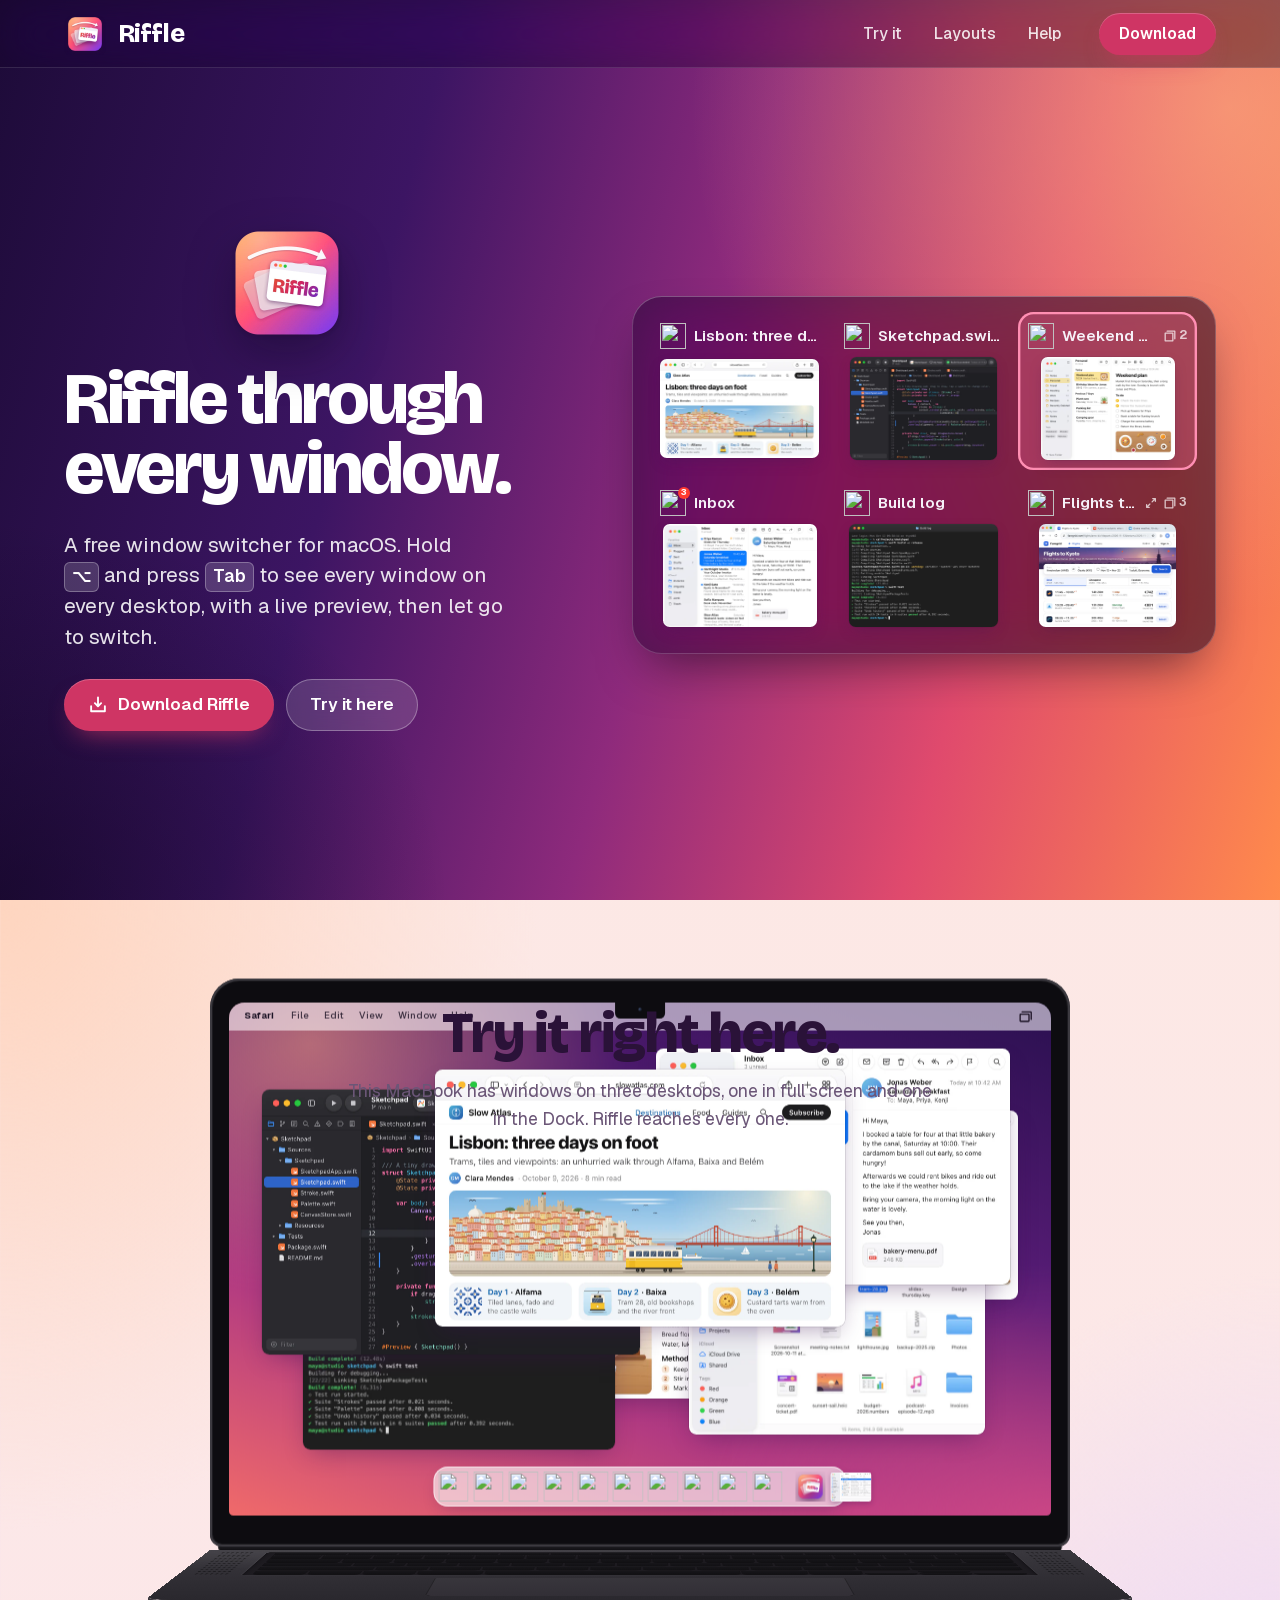
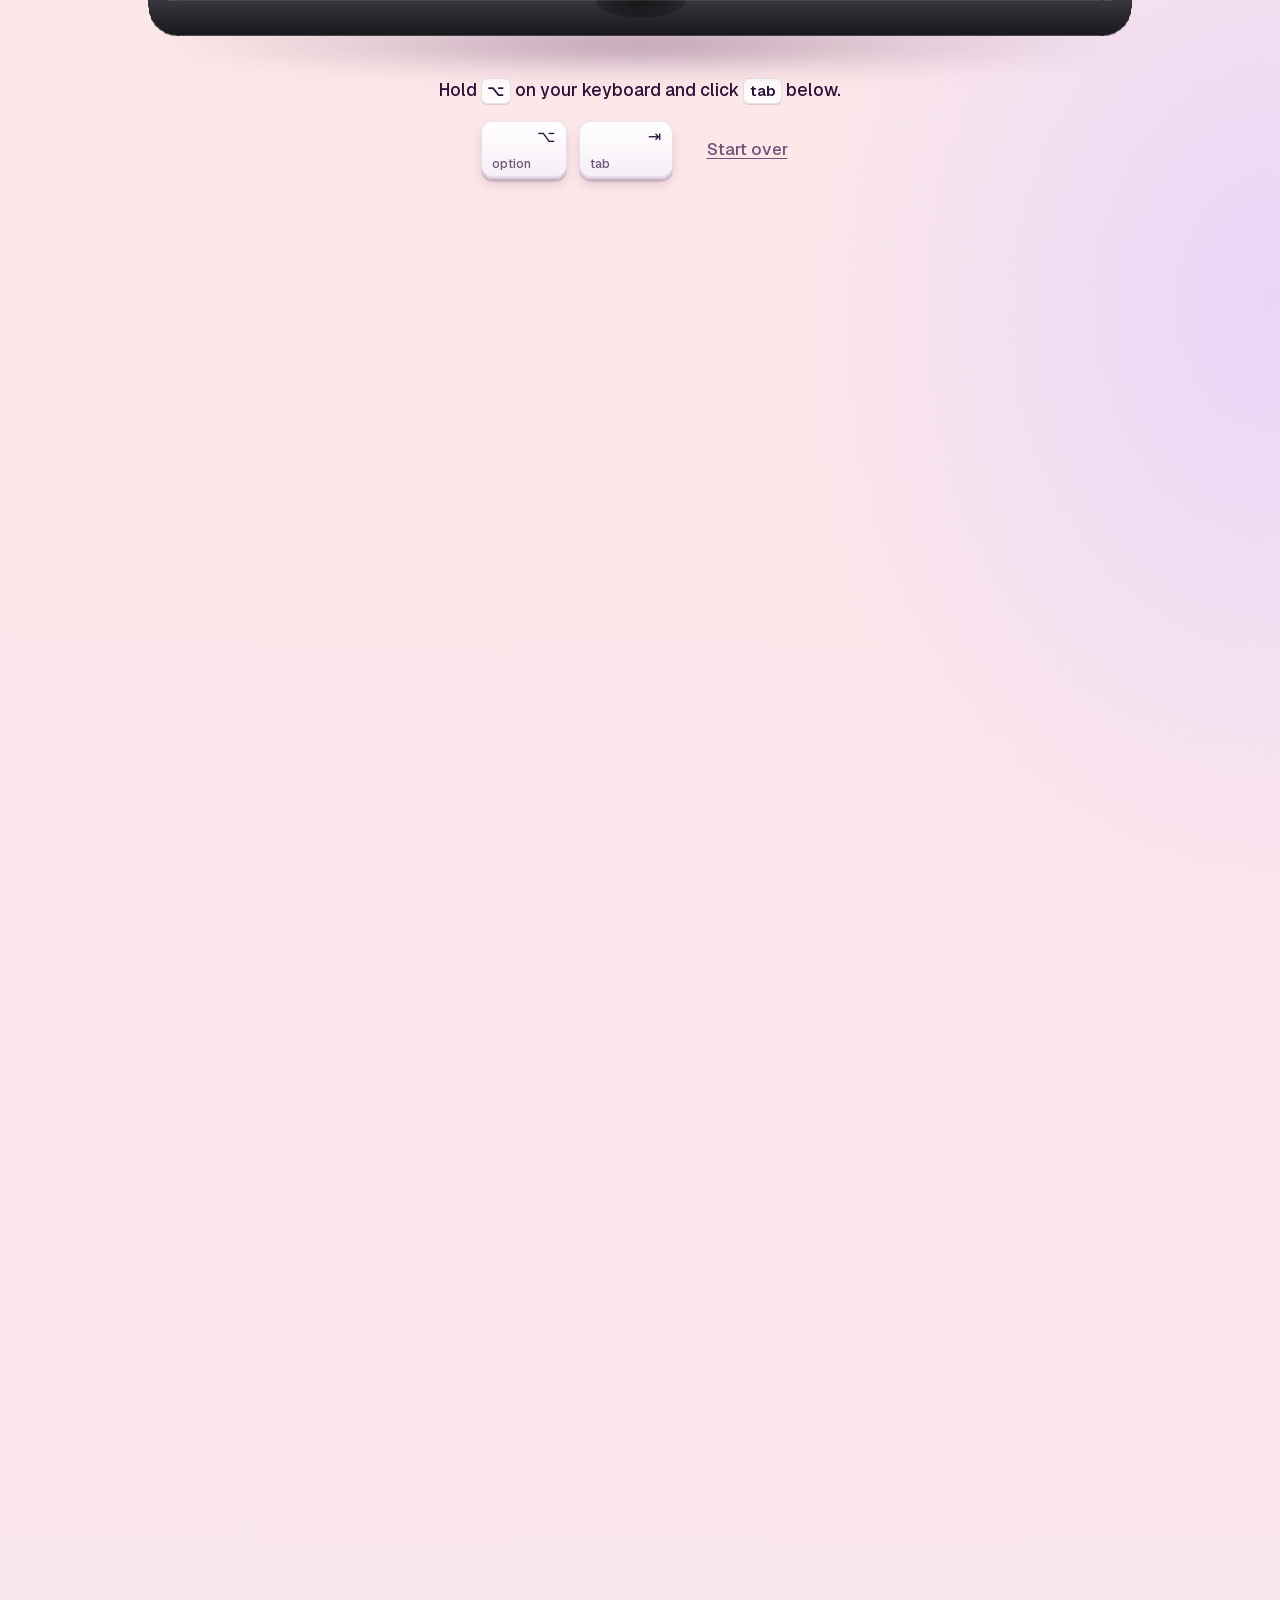
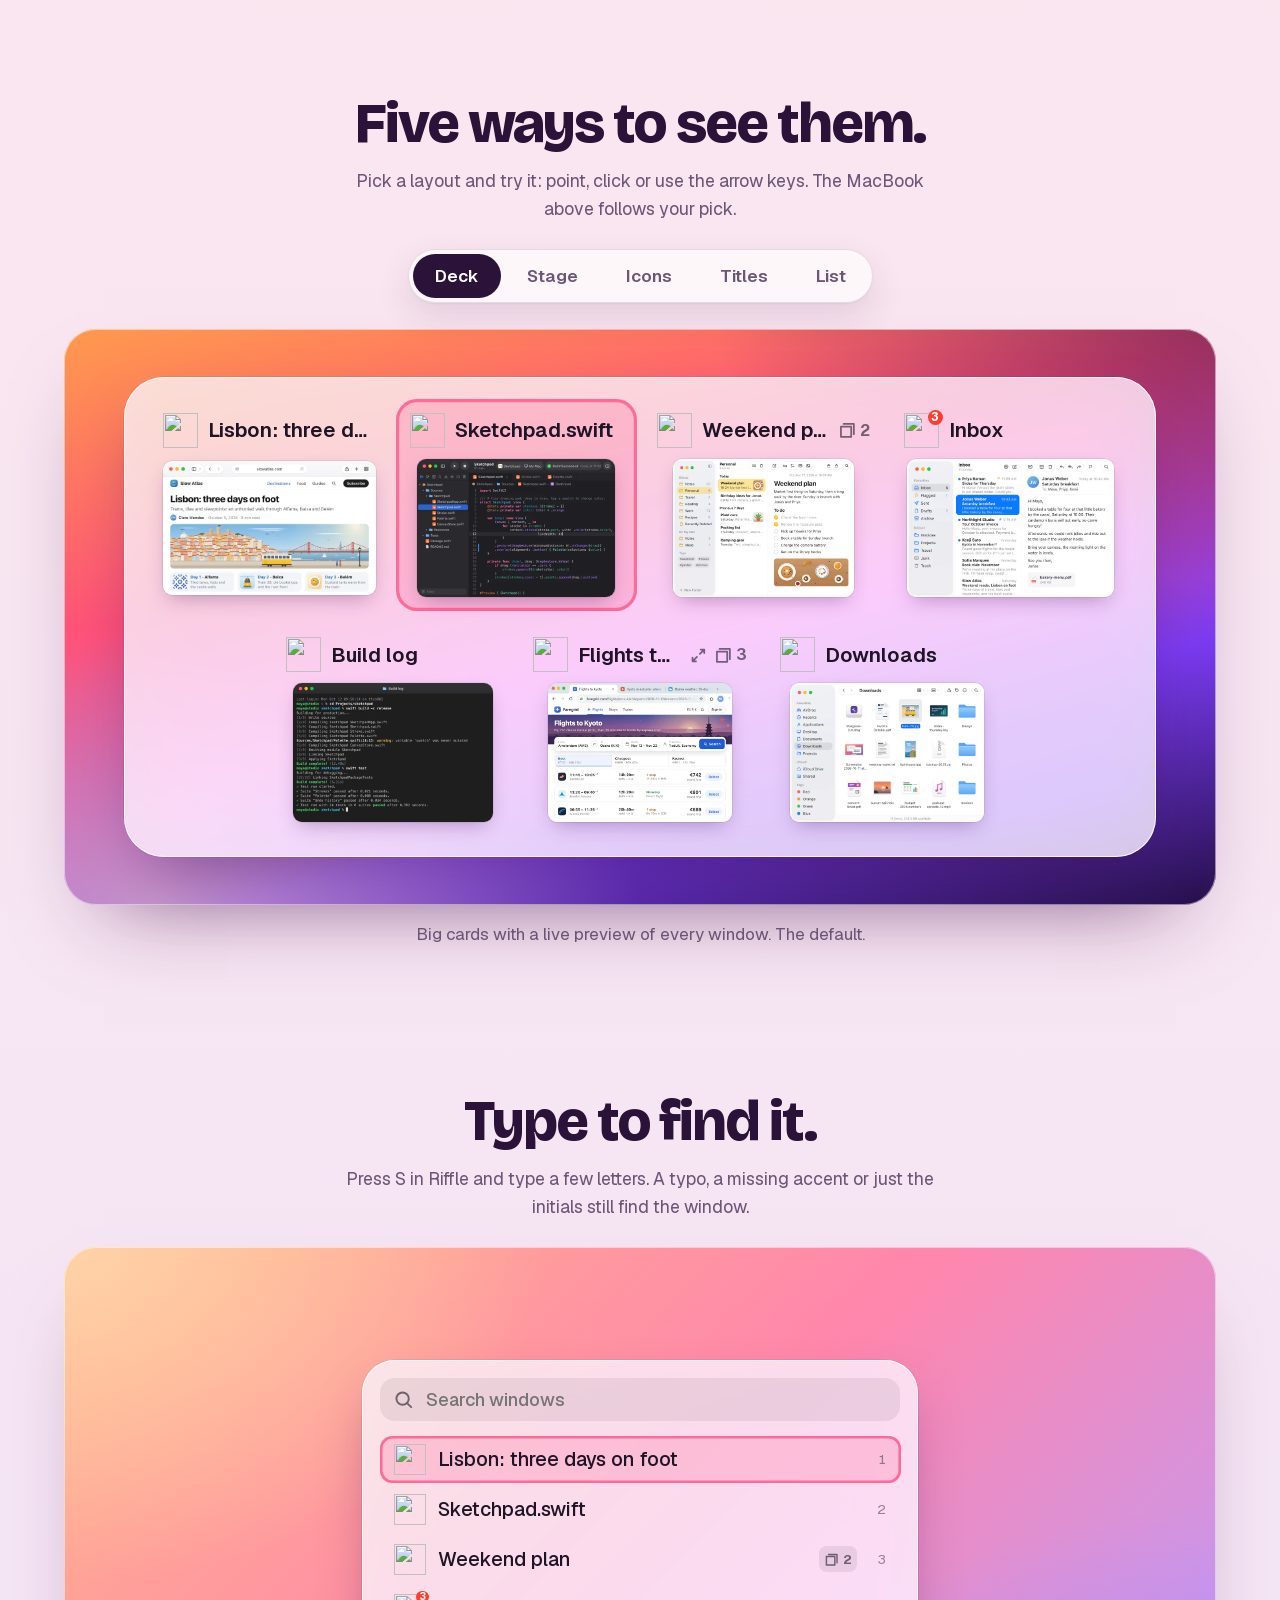
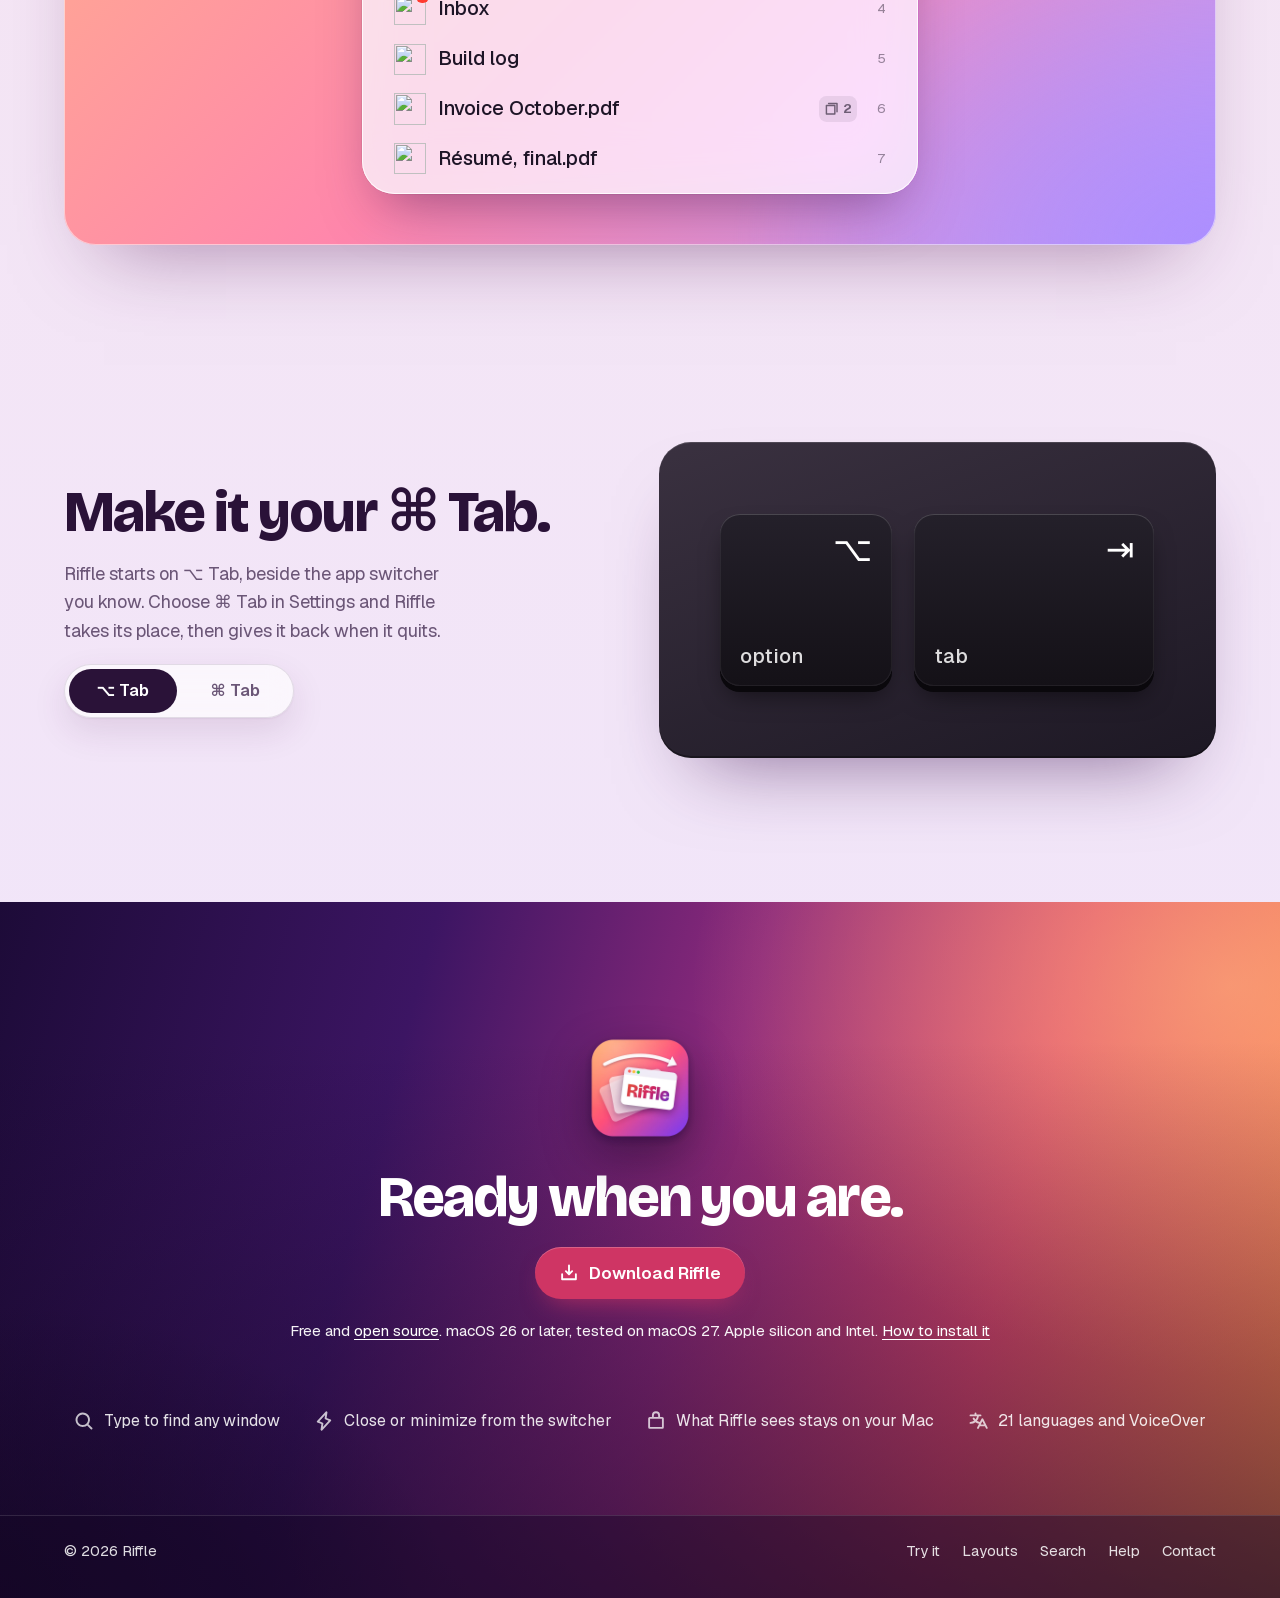
==== website/index.html @ 2fd91523 "Riffle: a window switcher for macOS The source of Riffle 1.0.2, published as free software under the" ====
<!doctype html>
<html lang="en">
<head>
<meta charset="utf-8">
<meta name="viewport" content="width=device-width, initial-scale=1, viewport-fit=cover">
<title>Riffle: a window switcher for macOS</title>
<meta name="description" content="Riffle is a free window switcher for macOS. Hold Option and press Tab to see every window on every desktop, with live previews, then let go to switch.">
<meta name="theme-color" content="#24103f">
<meta name="color-scheme" content="light">
<meta property="og:type" content="website">
<meta property="og:title" content="Riffle: a window switcher for macOS">
<meta property="og:description" content="A free window switcher for macOS. Hold Option and press Tab to see every window on every desktop, then let go to switch.">
<link rel="canonical" href="https://appriffle.com/">
<meta property="og:url" content="https://appriffle.com/">
<meta property="og:image" content="https://appriffle.com/img/social.jpg">
<meta property="og:image:width" content="1200">
<meta property="og:image:height" content="630">
<meta name="twitter:card" content="summary_large_image">
<link rel="icon" href="img/icon-64.png" type="image/png">
<link rel="apple-touch-icon" href="img/icon-256.png">
<link rel="preload" href="fonts/bricolage-latin.woff2" as="font" type="font/woff2" crossorigin>
<link rel="preload" href="fonts/geist-latin.woff2" as="font" type="font/woff2" crossorigin>
<link rel="preload" href="img/logo/card-front.webp" as="image" type="image/webp">
<link rel="stylesheet" href="styles.css">
</head>
<body>
<svg width="0" height="0" style="position:absolute" aria-hidden="true">
  <defs>
    <!-- Phosphor Icons (MIT), bold weight: icons/LICENSE-phosphor.txt -->
    <symbol id="i-download" viewBox="0 0 256 256" fill="currentColor"><path d="M228,144v64a12,12,0,0,1-12,12H40a12,12,0,0,1-12-12V144a12,12,0,0,1,24,0v52H204V144a12,12,0,0,1,24,0Zm-108.49,8.49a12,12,0,0,0,17,0l40-40a12,12,0,0,0-17-17L140,115V32a12,12,0,0,0-24,0v83L96.49,95.51a12,12,0,0,0-17,17Z"/></symbol>
    <symbol id="i-cards" viewBox="0 0 256 256" fill="currentColor"><path d="M180,72H36A20,20,0,0,0,16,92V204a20,20,0,0,0,20,20H180a20,20,0,0,0,20-20V92A20,20,0,0,0,180,72Zm-4,128H40V96H176ZM240,52V176a12,12,0,0,1-24,0V56H64a12,12,0,0,1,0-24H220A20,20,0,0,1,240,52Z"/></symbol>
    <symbol id="i-min" viewBox="0 0 256 256" fill="currentColor"><path d="M208,28H48A20,20,0,0,0,28,48V208a20,20,0,0,0,20,20H208a20,20,0,0,0,20-20V48A20,20,0,0,0,208,28Zm-4,176H52V52H204ZM87.51,144.49a12,12,0,1,1,17-17L116,139V88a12,12,0,0,1,24,0v51l11.51-11.52a12,12,0,1,1,17,17l-32,32a12,12,0,0,1-17,0Z"/></symbol>
    <symbol id="i-hidden" viewBox="0 0 256 256" fill="currentColor"><path d="M56.88,31.93A12,12,0,1,0,39.12,48.07l16,17.65C20.67,88.66,5.72,121.58,5,123.13a12.08,12.08,0,0,0,0,9.75c.37.82,9.13,20.26,28.49,39.61C59.37,198.34,92,212,128,212a131.34,131.34,0,0,0,51-10l20.09,22.1a12,12,0,0,0,17.76-16.14ZM128,188c-29.59,0-55.47-10.73-76.91-31.88A130.69,130.69,0,0,1,29.52,128c5.27-9.31,18.79-29.9,42-44.29l90.09,99.11A109.33,109.33,0,0,1,128,188Zm123-55.12c-.36.81-9,20-28,39.16a12,12,0,1,1-17-16.9A130.48,130.48,0,0,0,226.48,128a130.36,130.36,0,0,0-21.57-28.12C183.46,78.73,157.59,68,128,68c-3.35,0-6.7.14-10,.42a12,12,0,1,1-2-23.91c3.93-.34,8-.51,12-.51,36,0,68.63,13.67,94.49,39.52,19.35,19.35,28.11,38.8,28.48,39.61A12.08,12.08,0,0,1,251,132.88Z"/></symbol>
    <symbol id="i-full" viewBox="0 0 256 256" fill="currentColor"><path d="M220,48V96a12,12,0,0,1-24,0V77l-39.51,39.52a12,12,0,0,1-17-17L179,60H160a12,12,0,0,1,0-24h48A12,12,0,0,1,220,48ZM99.51,139.51,60,179V160a12,12,0,0,0-24,0v48a12,12,0,0,0,12,12H96a12,12,0,0,0,0-24H77l39.52-39.51a12,12,0,0,0-17-17Z"/></symbol>
    <symbol id="i-space" viewBox="0 0 256 256" fill="currentColor"><path d="M180,64H40A12,12,0,0,0,28,76V216a12,12,0,0,0,12,12H180a12,12,0,0,0,12-12V76A12,12,0,0,0,180,64ZM168,204H52V88H168ZM228,40V180a12,12,0,0,1-24,0V52H76a12,12,0,0,1,0-24H216A12,12,0,0,1,228,40Z"/></symbol>
    <symbol id="i-search" viewBox="0 0 256 256" fill="currentColor"><path d="M232.49,215.51,185,168a92.12,92.12,0,1,0-17,17l47.53,47.54a12,12,0,0,0,17-17ZM44,112a68,68,0,1,1,68,68A68.07,68.07,0,0,1,44,112Z"/></symbol>
    <symbol id="i-lightning" viewBox="0 0 256 256" fill="currentColor"><path d="M219.71,117.38a12,12,0,0,0-7.25-8.52L161.28,88.39l10.59-70.61a12,12,0,0,0-20.64-10l-112,120a12,12,0,0,0,4.31,19.33l51.18,20.47L84.13,238.22a12,12,0,0,0,20.64,10l112-120A12,12,0,0,0,219.71,117.38ZM113.6,203.55l6.27-41.77a12,12,0,0,0-7.41-12.92L68.74,131.37,142.4,52.45l-6.27,41.77a12,12,0,0,0,7.41,12.92l43.72,17.49Z"/></symbol>
    <symbol id="i-lock" viewBox="0 0 256 256" fill="currentColor"><path d="M208,76H180V56A52,52,0,0,0,76,56V76H48A20,20,0,0,0,28,96V208a20,20,0,0,0,20,20H208a20,20,0,0,0,20-20V96A20,20,0,0,0,208,76ZM100,56a28,28,0,0,1,56,0V76H100ZM204,204H52V100H204Z"/></symbol>
    <symbol id="i-translate" viewBox="0 0 256 256" fill="currentColor"><path d="M250.73,210.63l-56-112a12,12,0,0,0-21.46,0l-20.52,41A84.2,84.2,0,0,1,114,126.22,107.48,107.48,0,0,0,139.33,68H160a12,12,0,0,0,0-24H108V32a12,12,0,0,0-24,0V44H32a12,12,0,0,0,0,24h83.13A83.69,83.69,0,0,1,96,110.35,84,84,0,0,1,83.6,91a12,12,0,1,0-21.81,10A107.55,107.55,0,0,0,78,126.24,83.54,83.54,0,0,1,32,140a12,12,0,0,0,0,24,107.47,107.47,0,0,0,64-21.07,108.4,108.4,0,0,0,45.39,19.44l-24.13,48.26a12,12,0,1,0,21.46,10.73L151.41,196h65.17l12.68,25.36a12,12,0,1,0,21.47-10.73ZM163.41,172,184,130.83,204.58,172Z"/></symbol>
  </defs>
</svg>

<a class="skip" href="#main">Skip to content</a>

<header class="nav">
  <div class="nav__inner">
    <a class="brand" href="#top" aria-label="Riffle, back to the top">
      <img src="img/icon-256.png" alt="" width="42" height="42">
      <span>Riffle</span>
    </a>
    <nav class="nav__links" aria-label="Sections">
      <a href="#try">Try it</a>
      <a href="#layouts">Layouts</a>
      <a href="help.html">Help</a>
    </nav>
    <a class="btn btn--primary btn--small" href="download/Riffle.dmg" download>Download</a>
  </div>
</header>

<main id="main">

  <section id="top" class="hero">
    <div class="hero__inner">
      <div class="hero__copy">
        <div class="hero__mark">
          <div class="logo is-stacked" data-logo role="img" aria-label="The Riffle app icon: a hand of windows fanned out like cards, the front one named Riffle">
            <img class="logo__part" src="img/logo/plate.webp" alt="" width="512" height="512">
            <img class="logo__part logo__card logo__card--back" src="img/logo/card-back.webp" alt="" width="512" height="512">
            <img class="logo__part logo__card logo__card--middle" src="img/logo/card-middle.webp" alt="" width="512" height="512">
            <img class="logo__part logo__card logo__card--front" src="img/logo/card-front.webp" alt="" width="512" height="512">
            <img class="logo__part logo__arrow" src="img/logo/arrow.webp" alt="" width="512" height="512">
          </div>
          <h1 class="hero__title">Riffle through<br> every window.</h1>
        </div>
        <p class="hero__lede">A free window switcher for macOS. Hold <kbd>⌥</kbd> and press <kbd>Tab</kbd> to see every window on every desktop, with a live preview, then let go to switch.</p>
        <div class="hero__actions">
          <a class="btn btn--primary" href="download/Riffle.dmg" download><svg aria-hidden="true"><use href="#i-download"/></svg>Download Riffle</a>
          <a class="btn btn--glass" href="#try">Try it here</a>
        </div>
      </div>
      <div class="hero__show" data-hero-show aria-hidden="true"></div>
    </div>
  </section>

  <section class="try" aria-labelledby="try-title" data-try>
    <span id="try" class="try__anchor" aria-hidden="true"></span>
    <span class="try__opened" data-opened aria-hidden="true"></span>
    <div class="try__stage">
      <div class="section-head try__head">
        <h2 class="title" id="try-title">Try it right here.</h2>
        <p>This MacBook has windows on three desktops, one in full screen and one in the Dock. Riffle reaches every one.</p>
      </div>
      <div class="laptop" data-laptop>
        <div class="laptop__shadow" aria-hidden="true"></div>
        <div class="laptop__body">
          <div class="laptop__base" aria-hidden="true">
            <div class="laptop__keyboard" data-keyboard></div>
            <span class="laptop__speaker laptop__speaker--left"></span>
            <span class="laptop__speaker laptop__speaker--right"></span>
            <span class="laptop__pad"></span>
            <span class="laptop__lip"></span>
            <span class="laptop__turn laptop__turn--front-left"><i></i><i></i><i></i><i></i><i></i><i></i><i></i><i></i></span>
            <span class="laptop__turn laptop__turn--front-right"><i></i><i></i><i></i><i></i><i></i><i></i><i></i><i></i></span>
          </div>
          <span class="laptop__hinge" aria-hidden="true"></span>
          <div class="laptop__lid">
            <div class="laptop__back" aria-hidden="true"><span class="laptop__sheen"></span></div>
            <span class="laptop__rim" aria-hidden="true"></span>
            <span class="laptop__turn laptop__turn--top-left" aria-hidden="true"><i></i><i></i><i></i><i></i><i></i><i></i><i></i><i></i></span>
            <span class="laptop__turn laptop__turn--top-right" aria-hidden="true"><i></i><i></i><i></i><i></i><i></i><i></i><i></i><i></i></span>
            <div class="laptop__face">
              <div class="mac" data-mac>
                <div class="mac__screen" data-screen>
                  <div class="mac__bar" data-menubar>
                    <span class="mac__app" data-front-app>Safari</span>
                    <span class="mac__menus" aria-hidden="true"><span>File</span><span>Edit</span><span>View</span><span>Window</span><span>Help</span></span>
                    <button type="button" class="mac__extra" data-open-switcher aria-label="Riffle: show windows"><svg aria-hidden="true"><use href="#i-cards"/></svg></button>
                  </div>
                  <div class="mac__spaces" data-spaces>
                    <div class="mac__space" data-space="1"></div>
                    <div class="mac__space" data-space="2"></div>
                    <div class="mac__space" data-space="3"></div>
                  </div>
                  <div class="mac__dock" data-dock aria-hidden="true"></div>
                </div>
                <div class="mac__overlay" data-overlay hidden></div>
                <span class="laptop__dark" aria-hidden="true"></span>
              </div>
              <span class="laptop__notch" aria-hidden="true"></span>
            </div>
          </div>
        </div>
      </div>
      <div class="keys" data-keys>
        <p class="keys__say" data-say aria-live="polite">Hold <kbd>⌥</kbd> on your keyboard and click <kbd>tab</kbd> below.</p>
        <div class="keys__row">
          <button type="button" class="key key--mod" data-key="mod" aria-label="Option key" aria-pressed="false"><small>⌥</small>option</button>
          <button type="button" class="key key--tab" data-key="tab" aria-label="Tab key: open Riffle, then move the selection"><small>⇥</small>tab</button>
          <button type="button" class="keys__reset" data-reset>Start over</button>
        </div>
      </div>
    </div>
  </section>

  <section id="layouts" class="layouts" aria-labelledby="layouts-title">
    <div class="section-head">
      <h2 class="title" id="layouts-title">Five ways to see them.</h2>
      <p>Pick a layout and try it: point, click or use the arrow keys. The MacBook above follows your pick.</p>
    </div>
    <div class="seg" role="tablist" aria-label="Layouts" data-tabs>
      <button type="button" role="tab" aria-selected="true" data-layout="deck">Deck</button>
      <button type="button" role="tab" aria-selected="false" data-layout="stage" tabindex="-1">Stage</button>
      <button type="button" role="tab" aria-selected="false" data-layout="icons" tabindex="-1">Icons</button>
      <button type="button" role="tab" aria-selected="false" data-layout="titles" tabindex="-1">Titles</button>
      <button type="button" role="tab" aria-selected="false" data-layout="list" tabindex="-1">List</button>
    </div>
    <div class="stage-demo" role="tabpanel" aria-label="The switcher in the chosen layout">
      <div class="stage-demo__wall" data-layout-demo></div>
      <p class="stage-demo__caption" data-layout-caption aria-live="polite">Big cards with a live preview of every window. The default.</p>
    </div>
  </section>




  <section id="search" class="find" aria-labelledby="find-title">
    <div class="section-head">
      <h2 class="title" id="find-title">Type to find it.</h2>
      <p>Press S in Riffle and type a few letters. A typo, a missing accent or just the initials still find the window.</p>
    </div>
    <div class="find__stage">
      <div class="find__chips" data-find-chips>
        <button type="button" data-q="lisbn" aria-pressed="false"><b>lisbn</b> a typo</button>
        <button type="button" data-q="resume" aria-pressed="false"><b>resume</b> no accent</button>
        <button type="button" data-q="io" aria-pressed="false"><b>io</b> initials</button>
      </div>
      <div class="find__panel" data-find></div>
    </div>
    <p class="find__say" data-find-say aria-live="polite"></p>
  </section>

  <section class="yours" aria-labelledby="yours-title">
    <div class="yours__text">
      <h2 class="title" id="yours-title">Make it your ⌘&nbsp;Tab.</h2>
      <p>Riffle starts on ⌥&nbsp;Tab, beside the app switcher you know. Choose ⌘&nbsp;Tab in Settings and Riffle takes its place, then gives it back when it quits.</p>
      <div class="seg yours__pick" role="radiogroup" aria-label="Riffle's shortcut" data-yours>
        <button type="button" role="radio" aria-checked="true" data-mod="option">⌥ Tab</button>
        <button type="button" role="radio" aria-checked="false" data-mod="command" tabindex="-1">⌘ Tab</button>
      </div>
    </div>
    <div class="yours__deck" aria-hidden="true">
      <span class="bigkey bigkey--mod" data-bigkey><small data-bigkey-symbol>⌥</small><span data-bigkey-name>option</span></span>
      <span class="bigkey bigkey--tab"><small>⇥</small><span>tab</span></span>
    </div>
  </section>
</main>

<div class="end">
  <section class="closing" aria-labelledby="closing-title">
    <img src="img/icon-512.webp" alt="" width="512" height="512" loading="lazy">
    <h2 class="title" id="closing-title">Ready when you are.</h2>
    <a class="btn btn--primary" href="download/Riffle.dmg" download><svg aria-hidden="true"><use href="#i-download"/></svg>Download Riffle</a>
    <p class="closing__fine">Free and <a href="https://github.com/dorukyksl/riffle">open source</a>. macOS 26 or later, tested on macOS 27. Apple silicon and Intel. <a href="help.html">How to install it</a></p>
    <ul class="facts" aria-label="Also">
      <li><svg aria-hidden="true"><use href="#i-search"/></svg>Type to find any window</li>
      <li><svg aria-hidden="true"><use href="#i-lightning"/></svg>Close or minimize from the switcher</li>
      <li><svg aria-hidden="true"><use href="#i-lock"/></svg>What Riffle sees stays on your Mac</li>
      <li><svg aria-hidden="true"><use href="#i-translate"/></svg>21 languages and VoiceOver</li>
    </ul>
  </section>
<footer class="footer">
  <div class="footer__inner">
    <span>© 2026 Riffle</span>
    <nav aria-label="Footer"><a href="#try">Try it</a><a href="#layouts">Layouts</a><a href="#search">Search</a><a href="help.html">Help</a><a href="mailto:help@appriffle.com">Contact</a></nav>
  </div>
</footer>
</div>

<script src="site.js"></script>
</body>
</html>
---- website/styles.css ----
/* Riffle: one look, whatever the Mac's appearance. The icon's dusk at both ends of the page, and between them a paper
   that carries the icon's afterglow: peach, rose and lilac, never white and never dark. The demos' walls are the icon's
   sunset. Raspberry is the one accent. The switcher on the page copies the app's own: frosted, a rose selection plate.
   Shapes: screens 22-30px, panels and cards 1.1-2.2em (they scale with their screen), buttons pills, keys 12px. */

@font-face {
  font-family: "Bricolage Grotesque";
  src: url("fonts/bricolage-latin.woff2") format("woff2");
  font-weight: 200 800;
  font-display: swap;
  unicode-range: U+0000-00FF, U+0131, U+0152-0153, U+02BB-02BC, U+02C6, U+02DA, U+02DC, U+0304, U+0308, U+0329, U+2000-206F, U+20AC, U+2122, U+2191, U+2193, U+2212, U+2215, U+FEFF, U+FFFD;
}
@font-face {
  font-family: "Bricolage Grotesque";
  src: url("fonts/bricolage-latin-ext.woff2") format("woff2");
  font-weight: 200 800;
  font-display: swap;
  unicode-range: U+0100-02BA, U+02BD-02C5, U+02C7-02CC, U+02CE-02D7, U+02DD-02FF, U+0304, U+0308, U+0329, U+1D00-1DBF, U+1E00-1E9F, U+1EF2-1EFF, U+2020, U+20A0-20AB, U+20AD-20C4, U+2113, U+2C60-2C7F, U+A720-A7FF;
}
@font-face {
  font-family: "Geist";
  src: url("fonts/geist-latin.woff2") format("woff2");
  font-weight: 100 900;
  font-display: swap;
  unicode-range: U+0000-00FF, U+0131, U+0152-0153, U+02BB-02BC, U+02C6, U+02DA, U+02DC, U+0304, U+0308, U+0329, U+2000-206F, U+20AC, U+2122, U+2191, U+2193, U+2212, U+2215, U+FEFF, U+FFFD;
}
@font-face {
  font-family: "Geist";
  src: url("fonts/geist-latin-ext.woff2") format("woff2");
  font-weight: 100 900;
  font-display: swap;
  unicode-range: U+0100-02BA, U+02BD-02C5, U+02C7-02CC, U+02CE-02D7, U+02DD-02FF, U+0304, U+0308, U+0329, U+1D00-1DBF, U+1E00-1E9F, U+1EF2-1EFF, U+2020, U+20A0-20AB, U+20AD-20C4, U+2113, U+2C60-2C7F, U+A720-A7FF;
}
:root {
  --paper: #fbebf0;
  --surface: rgb(255 255 255 / 0.66);
  --ink: #2a1238;
  --muted: #6b5677;
  --line: rgb(42 18 56 / 0.12);
  --accent: #cf3564;
  --accent-down: #b82c57;
  --accent-ink: #b42853;
  --focus: #cf3564;
  --dusk:
    radial-gradient(60% 80% at 96% 12%, rgb(255 184 128 / 0.6), transparent 70%),
    radial-gradient(50% 60% at 0% 100%, rgb(10 3 24 / 0.55), transparent 70%),
    linear-gradient(105deg, #1d0b38 0%, #3c1563 30%, #8e2a7c 53%, #e04a6d 75%, #ff8a4c 100%);
  /* The app's selection. */
  --plate: rgb(255 107 153 / 0.26);
  --plate-edge: #ff6b99;
  --match: #e8336d;
  /* The five layouts' wall: the icon's sunset. */
  --wall:
    radial-gradient(60% 70% at 8% 100%, rgb(255 222 180 / 0.55), transparent 70%),
    radial-gradient(70% 70% at 100% 0%, rgb(20 6 58 / 0.45), transparent 62%),
    linear-gradient(165deg, #ff9a4d 0%, #ff4f7b 36%, #7b3bf2 70%, #26104a 100%);
  /* The MacBook's desktop: the dusk, turned the other way. */
  --desk:
    radial-gradient(55% 70% at 10% 8%, rgb(255 170 120 / 0.55), transparent 70%),
    radial-gradient(60% 70% at 100% 100%, rgb(255 92 140 / 0.45), transparent 70%),
    linear-gradient(200deg, #2a1050 0%, #5a1d78 38%, #b13a82 70%, #f06a6a 100%);
  --font-display: "Bricolage Grotesque", ui-sans-serif, system-ui, sans-serif;
  --font-text: "Geist", ui-sans-serif, system-ui, -apple-system, sans-serif;
  --gutter: clamp(20px, 5vw, 64px);
  --maxw: 1320px;
  --nav: 68px;
  --ease: cubic-bezier(0.23, 1, 0.32, 1);
  --glide: cubic-bezier(0.3, 1.18, 0.45, 1);
  --shadow: 0 1px 2px rgb(60 20 70 / 0.06), 0 14px 34px rgb(90 30 90 / 0.12);
  color-scheme: light;
}

*, *::before, *::after { box-sizing: border-box; }
html { -webkit-text-size-adjust: 100%; scroll-behavior: smooth; scroll-padding-top: calc(var(--nav) + 16px); background: #1d0b38; }
@media (prefers-reduced-motion: reduce) { html { scroll-behavior: auto; } }
body {
  margin: 0; color: var(--ink); font: 420 1.0625rem/1.6 var(--font-text); -webkit-font-smoothing: antialiased; overflow-x: clip;
  /* The afterglow: peach under the hero, rose through the middle, lilac before the dusk comes back. */
  background:
    radial-gradient(60% 900px at 0% 900px, rgb(255 205 175 / 0.7), transparent 70%),
    radial-gradient(55% 900px at 100% 1900px, rgb(226 208 255 / 0.75), transparent 70%),
    linear-gradient(180deg, #fde9e1 0%, #fbe6ee 45%, #efe5fb 100%);
}
img { display: block; max-width: 100%; height: auto; }
button { font: inherit; color: inherit; }
h1, h2, h3, p { margin: 0; }
h1, h2 { text-wrap: balance; }
p { text-wrap: pretty; }
a { color: inherit; }
::selection { background: rgb(255 107 153 / 0.3); }
:focus-visible { outline: 2.5px solid var(--focus); outline-offset: 3px; border-radius: 8px; }
kbd {
  font: 600 0.84em/1 var(--font-text); padding: 0.2em 0.45em 0.24em; border-radius: 6px; white-space: nowrap;
  background: rgb(255 255 255 / 0.8); box-shadow: inset 0 0 0 1px var(--line), 0 1px 0 rgb(42 18 56 / 0.14);
}
.skip {
  position: fixed; left: 12px; top: -60px; z-index: 100; padding: 10px 16px; border-radius: 999px;
  background: var(--accent); color: #fff; font-weight: 600; text-decoration: none;
}
.skip:focus { top: 12px; }
.title { font: 800 clamp(2.2rem, 1.45rem + 2.7vw, 3.9rem)/1.02 var(--font-display); letter-spacing: -0.035em; }
/* A section's heading: centered, a line of plain words under it. */
.section-head { max-width: 760px; margin: 0 auto; display: grid; gap: 14px; text-align: center; }
.section-head p { color: var(--muted); font-size: 1.1rem; max-width: 50ch; margin: 0 auto; }

/* ------------------------------------------------------------------ buttons */
.btn {
  display: inline-flex; align-items: center; justify-content: center; gap: 10px; height: 52px; padding: 0 24px;
  border-radius: 999px; border: 0; font: 600 1.0625rem/1 var(--font-text); text-decoration: none; white-space: nowrap; cursor: pointer;
  transition: transform 160ms var(--ease), box-shadow 160ms var(--ease), background-color 160ms var(--ease);
}
.btn svg { width: 20px; height: 20px; }
.btn:active { transform: translateY(1px) scale(0.985); }
.btn--primary { background: var(--accent); color: #fff; box-shadow: inset 0 1px 0 rgb(255 255 255 / 0.22), 0 12px 26px -12px rgb(207 53 100 / 0.8); }
.btn--primary:hover { background: var(--accent-down); }
/* On the dusk: glass. */
.btn--glass { background: rgb(255 255 255 / 0.14); color: #fff; box-shadow: inset 0 0 0 1px rgb(255 255 255 / 0.3); -webkit-backdrop-filter: blur(10px); backdrop-filter: blur(10px); }
.btn--glass:hover { background: rgb(255 255 255 / 0.24); }
.btn--small { height: 42px; padding: 0 20px; font-size: 0.97rem; }

/* ------------------------------------------------------------------ navigation: glass on the dusk, then on the paper */
.nav {
  position: fixed; inset: 0 0 auto; z-index: 50; height: var(--nav); color: #fff;
  background: rgb(20 6 36 / 0.42); -webkit-backdrop-filter: blur(22px) saturate(1.5); backdrop-filter: blur(22px) saturate(1.5);
  box-shadow: inset 0 -1px 0 rgb(255 255 255 / 0.12); transition: background-color 240ms var(--ease), color 240ms var(--ease), box-shadow 240ms var(--ease);
}
.nav.is-paper { color: var(--ink); background: rgb(252 236 242 / 0.8); box-shadow: inset 0 -1px 0 var(--line); }
/* The same edges as the content under it: the brand over the hero's logo and words, Download over the switcher's edge. */
.nav__inner { height: 100%; max-width: calc(var(--maxw) + 2 * var(--gutter)); margin: 0 auto; padding: 0 var(--gutter); display: flex; align-items: center; gap: 24px; }
.brand { display: inline-flex; align-items: center; gap: 12px; text-decoration: none; }
.brand img { width: 42px; height: 42px; }
.brand span { font: 800 1.6rem/1 var(--font-display); letter-spacing: -0.035em; }
.nav__links { display: flex; gap: 4px; margin-left: auto; }
.nav__links a { padding: 8px 14px; border-radius: 999px; font-size: 1rem; font-weight: 500; text-decoration: none; opacity: 0.86; transition: opacity 140ms var(--ease), background-color 140ms var(--ease); }
.nav__links a:hover, .nav__links a[aria-current="page"] { opacity: 1; background: rgb(127 100 150 / 0.16); }

/* ------------------------------------------------------------------ hero: the dusk, Riffle open on it */
.hero {
  position: relative; isolation: isolate; color: #fff; background: var(--dusk); overflow: clip;
  min-height: min(100dvh, 940px); padding: calc(var(--nav) + clamp(28px, 6vh, 72px)) var(--gutter) clamp(48px, 8vh, 96px);
  display: grid; align-items: center;
}
.hero__inner { max-width: var(--maxw); width: 100%; margin: 0 auto; display: grid; grid-template-columns: minmax(0, 0.9fr) minmax(0, 1.1fr); gap: clamp(28px, 4vw, 56px); align-items: center; }
.hero__copy { display: grid; gap: 22px; justify-items: start; }
/* The logo stands centered over the words of the headline: the block is as wide as its longest line. */
.hero__mark { display: grid; justify-items: center; gap: 18px; width: max-content; max-width: 100%; }
.hero__title { width: max-content; max-width: 100%; font: 800 clamp(2.9rem, 1.6rem + 3.7vw, 4.7rem)/0.95 var(--font-display); letter-spacing: -0.045em; padding-bottom: 0.05em; }
.hero__lede { max-width: 30rem; font-size: clamp(1.08rem, 1rem + 0.35vw, 1.28rem); line-height: 1.5; color: rgb(255 255 255 / 0.88); }
.hero__lede kbd { color: #fff; background: rgb(255 255 255 / 0.16); box-shadow: inset 0 0 0 1px rgb(255 255 255 / 0.28); }
.hero__actions { display: flex; flex-wrap: wrap; gap: 12px; margin-top: 4px; }
/* Its right edge on the content edge, under the Download button. */
.hero__show { position: relative; display: grid; place-items: center end; --u: calc((min(var(--maxw), 100vw - 2 * var(--gutter)) - 56px) * 0.0055); }
.hero__show .sw { font-size: clamp(6px, calc(var(--u) * 2.45), 19px); }
/* The icon, in its parts: on arrival the cards lie stacked and riffle out into the fan, then the arrow sweeps across.
   Pointing at it spreads the hand a little wider. The cards turn about the fan's pivot, low and right of centre. */
.logo { --size: clamp(112px, 10vw, 148px); position: relative; width: var(--size); aspect-ratio: 1; filter: drop-shadow(0 18px 24px rgb(10 3 24 / 0.35)); }
.logo__part { position: absolute; inset: 0; width: 100%; height: 100%; }
.logo__card { transform-origin: 53.5% 82.6%; transition: rotate 760ms var(--glide); }
.logo__card--middle { transition-delay: 70ms; }
.logo__arrow { transition: clip-path 620ms cubic-bezier(0.65, 0, 0.35, 1) 420ms; clip-path: inset(0 0 0 0); }
.logo.is-stacked .logo__card--back { rotate: 31deg; }
.logo.is-stacked .logo__card--middle { rotate: 17deg; }
.logo.is-stacked .logo__arrow { clip-path: inset(0 100% 0 0); }
@media (hover: hover) {
  .logo:hover .logo__card { transition-delay: 0ms; transition-duration: 420ms; }
  .logo:hover .logo__card--back { rotate: -7deg; }
  .logo:hover .logo__card--middle { rotate: -3deg; }
  .logo:hover .logo__card--front { rotate: 2deg; }
}

/* ------------------------------------------------------------------ the MacBook you can use */
/* A 14-inch MacBook Pro in space black, drawn in CSS so its screen can hold the live demo. --lw is its width; the lid
   is the 16:10 screen plus a thin bezel, and the deck is as deep as the lid is tall, so the closed lid covers it.
   Both are slabs: a lid 0.012 lw thick and a deck 0.036 lw thick, with corners rounded the same in plan, their edges
   walls that turn around those corners. Light comes from the top left. Open, the lid faces you square (nothing but a 2D
   nudge, so the demo stays sharp and clickable) and the deck lies flat, seen from about screen height through a long
   lens: a thin wedge. Closed, the whole laptop is turned toward you, as if you looked down on it from above. The deck's
   front edge is nearer you than the hinge, so it looks 1.153 times as wide as the lid (5 lw of perspective, 0.661 lw
   deep): on a narrow screen that edge, not the lid, is what has to fit, and it reaches halfway into the gutter. */
.try {
  --lw: min((100vw - var(--gutter)) / 1.153, 1080px, (100vh - 212px) / 0.8);
  --lw: min((100vw - var(--gutter)) / 1.153, 1080px, (100svh - 212px) / 0.8);
  --lh: calc(var(--lw) * 0.661);
  --gap: clamp(18px, 2.6vh, 28px);
  --keys-h: 116px; /* the caption and keys under the laptop: one line of caption is 102px, two are 129px */
  position: relative; padding: clamp(80px, 12vh, 128px) var(--gutter) 0;
}
.try__anchor, .try__opened { position: absolute; left: 0; width: 1px; height: 1px; top: 0; pointer-events: none; }
.try__stage { display: grid; justify-items: center; gap: var(--gap); }
.laptop {
  --r: calc(var(--lw) * 0.034); /* the corners of the lid's free edge and the deck's front edge, in plan */
  --lid-t: calc(var(--lw) * 0.012);
  --base-t: calc(var(--lw) * 0.036);
  position: relative; width: var(--lw); perspective: calc(var(--lw) * 5); perspective-origin: 50% calc(var(--lh) * 0.42);
}
.laptop__body { position: relative; width: 100%; height: calc(var(--lh) + var(--lw) * 0.12); transform-style: preserve-3d; transform-origin: 50% var(--lh); }
.laptop__shadow {
  position: absolute; left: -7%; right: -7%; top: calc(var(--lh) + var(--lw) * 0.07); height: calc(var(--lw) * 0.08); border-radius: 50%;
  background: radial-gradient(closest-side, rgb(70 24 80 / 0.38), rgb(70 24 80 / 0.12) 60%, transparent); filter: blur(calc(var(--lw) * 0.012));
}
/* The deck: a plane hinged at the back edge, laid down toward you. */
.laptop__base {
  position: absolute; left: 0; top: var(--lh); width: 100%; height: var(--lh); transform-origin: 50% 0; transform: rotateX(90deg);
  transform-style: preserve-3d; border-radius: calc(var(--lw) * 0.006) calc(var(--lw) * 0.006) var(--r) var(--r);
  background:
    radial-gradient(120% 70% at 18% 0%, rgb(255 255 255 / 0.07), transparent 60%),
    linear-gradient(180deg, #3a383e 0%, #302e34 60%, #2a282e 100%);
  box-shadow: inset 0 0 0 1px rgb(255 255 255 / 0.05);
}
.laptop__keyboard {
  position: absolute; left: 7%; right: 7%; top: 5.2%; height: 49%; display: grid; grid-template-rows: 0.56fr repeat(5, 1fr); gap: 1.4% 0;
  padding: 1.2% 1.1%; border-radius: calc(var(--lw) * 0.008); background: #1d1b20;
  box-shadow: inset 0 calc(var(--lw) * 0.002) calc(var(--lw) * 0.006) rgb(0 0 0 / 0.55), 0 0 0 1px rgb(255 255 255 / 0.04);
}
.laptop__keyboard > div { display: flex; gap: 0.55%; }
.laptop__keyboard i {
  flex: 1 1 0; min-width: 0; border-radius: calc(var(--lw) * 0.004);
  background: linear-gradient(180deg, #17161a, #111013); box-shadow: inset 0 1px 0 rgb(255 255 255 / 0.06), 0 0 0 0.5px rgb(0 0 0 / 0.6);
}
.laptop__keyboard .is-low { align-self: flex-end; height: 48%; }
.laptop__keyboard .updown { flex: 1 1 0; display: grid; grid-template-rows: 1fr 1fr; gap: 4%; }
.laptop__speaker {
  position: absolute; top: 5.2%; width: 4%; height: 49%;
  background: radial-gradient(circle, rgb(0 0 0 / 0.55) 32%, transparent 38%) 0 0 / calc(var(--lw) * 0.0055) calc(var(--lw) * 0.0055);
  opacity: 0.8;
}
.laptop__speaker--left { left: 1.6%; }
.laptop__speaker--right { right: 1.6%; }
.laptop__pad {
  position: absolute; left: 28%; right: 28%; top: 58.5%; height: 34%; border-radius: calc(var(--lw) * 0.012);
  background: linear-gradient(180deg, #38363c, #322f36); box-shadow: inset 0 0 0 1px rgb(0 0 0 / 0.35), inset 0 1px 0 rgb(255 255 255 / 0.05);
}
/* The deck's front wall, hanging down from its straight front edge, with the thumb scoop in the middle; its corners
   turn with the deck's (.laptop__turn). */
.laptop__lip {
  position: absolute; left: calc(var(--r) - 1.5px); top: 100%; width: calc(100% - 2 * var(--r) + 3px); height: var(--base-t); transform-origin: 50% 0;
  transform: rotateX(-90deg); backface-visibility: hidden;
  background:
    radial-gradient(8% 80% at 50% 0%, rgb(0 0 0 / 0.6), rgb(0 0 0 / 0.25) 60%, transparent 62%),
    linear-gradient(180deg, #3a383e 0%, #2a282e 45%, #18171b 100%);
}
/* The lid: a thin slab hinged at the bottom edge. Its back is plain aluminium; no logo. */
.laptop__lid { position: absolute; left: 0; top: 0; width: 100%; height: var(--lh); transform-origin: 50% 100%; transform: translateY(calc(var(--lw) * -0.004)); transform-style: preserve-3d; }
.laptop__face, .laptop__back { position: absolute; inset: 0; backface-visibility: hidden; -webkit-backface-visibility: hidden; border-radius: calc(var(--lw) * 0.034) calc(var(--lw) * 0.034) calc(var(--lw) * 0.014) calc(var(--lw) * 0.014); }
.laptop__face {
  background: #0d0c10;
  box-shadow: inset 0 0 0 calc(var(--lw) * 0.0024) #3c3a40, inset 0 0 0 calc(var(--lw) * 0.0024 + 1px) rgb(255 255 255 / 0.06);
}
.laptop__back {
  transform: translateZ(calc(-1 * var(--lid-t))) rotateY(180deg); overflow: hidden;
  background:
    radial-gradient(70% 60% at 22% 18%, rgb(255 255 255 / 0.12), transparent 70%),
    linear-gradient(165deg, #56545b 0%, #403e45 40%, #302f35 75%, #29282d 100%);
  box-shadow: inset 0 0 0 1px rgb(255 255 255 / 0.07);
}
.laptop__sheen { position: absolute; inset: -40% -10%; background: linear-gradient(115deg, transparent 38%, rgb(255 255 255 / 0.1) 48%, transparent 58%); opacity: 0; }
/* The lid's free edge: a wall from the screen's face back to the aluminium, along the straight part of the edge. */
.laptop__rim {
  position: absolute; left: calc(var(--r) - 1.5px); right: calc(var(--r) - 1.5px); top: 0; height: var(--lid-t); transform-origin: 50% 0;
  transform: rotateX(-90deg) rotateY(180deg); backface-visibility: hidden; background: linear-gradient(180deg, #55535a, #2b2a2f);
}
/* A rounded corner's wall: eight narrow strips standing on the quarter circle, each turned to face out from it (at
   this size eight sides are within a tenth of a pixel of the curve, and the foot of the deck's corner stays smooth). --from is where the quarter starts, --cx and --cy its centre,
   --facing the way the straight wall beside it faces, --stand how that wall stands up from the slab. */
.laptop__turn { position: absolute; inset: 0; transform-style: preserve-3d; pointer-events: none; }
.laptop__turn i {
  --a0: calc(var(--from) + 11.25deg * var(--k));
  --a1: calc(var(--a0) + 11.25deg);
  --mid: calc(var(--a0) + 5.625deg);
  --w: calc(var(--r) * 0.19603 + 1.5px); /* the chord, and a hair more so neighbours meet */
  position: absolute; width: var(--w); height: var(--h);
  left: calc(var(--cx) + var(--r) * 0.99518 * cos(var(--mid)) - var(--w) / 2);
  top: calc(var(--cy) + var(--r) * 0.99518 * sin(var(--mid)));
  transform-origin: 50% 0; transform: rotateZ(calc(var(--mid) - var(--facing))) var(--stand); backface-visibility: hidden;
  background: var(--wall);
}
.laptop__turn i:nth-child(1) { --k: 0; }
.laptop__turn i:nth-child(2) { --k: 1; }
.laptop__turn i:nth-child(3) { --k: 2; }
.laptop__turn i:nth-child(4) { --k: 3; }
.laptop__turn i:nth-child(5) { --k: 4; }
.laptop__turn i:nth-child(6) { --k: 5; }
.laptop__turn i:nth-child(7) { --k: 6; }
.laptop__turn i:nth-child(8) { --k: 7; }
.laptop__turn--top-left, .laptop__turn--top-right {
  --cy: var(--r); --facing: 270deg; --stand: rotateX(-90deg) rotateY(180deg); --h: var(--lid-t);
  --wall: linear-gradient(180deg, #55535a, #2b2a2f);
}
.laptop__turn--top-left { --from: 180deg; --cx: var(--r); }
.laptop__turn--top-right { --from: 270deg; --cx: calc(var(--lw) - var(--r)); }
/* The deck's front corners keep the front wall's look, and their foot curves up as the corner turns, so seen from the
   front the deck's ends are as round as its corners. */
.laptop__turn--front-left, .laptop__turn--front-right {
  --cy: calc(var(--lh) - var(--r)); --facing: 90deg; --stand: rotateX(-90deg); --h: var(--base-t);
  --wall: linear-gradient(180deg, #3a383e 0%, #2a282e 45%, #18171b 100%);
}
.laptop__turn--front-left { --from: 90deg; --cx: var(--r); }
.laptop__turn--front-right { --from: 0deg; --cx: calc(var(--lw) - var(--r)); }
.laptop__turn--front-left i, .laptop__turn--front-right i {
  clip-path: polygon(0 0, 100% 0, 100% calc(var(--h) - var(--r) * (1 - sin(var(--a0)))), 0 calc(var(--h) - var(--r) * (1 - sin(var(--a1)))));
}
/* The hinge: a dark bar along the axis that stays with the body, facing you, so the line between the lid's foot and the
   deck's back edge is filled at every angle. It sits just behind the open lid's face. */
.laptop__hinge {
  position: absolute; left: calc(var(--lw) * 0.009); right: calc(var(--lw) * 0.009); top: calc(var(--lh) - var(--lw) * 0.009);
  height: calc(var(--lw) * 0.011); transform: translateZ(calc(var(--lw) * -0.002)); border-radius: calc(var(--lw) * 0.0055);
  background: linear-gradient(180deg, #2a292e, #0c0b0e);
}
.laptop__notch {
  position: absolute; left: 50%; top: calc(var(--lw) * 0.028); translate: -50% 0; width: calc(var(--lw) * 0.058); height: calc(var(--lw) * 0.019);
  border-radius: 0 0 calc(var(--lw) * 0.006) calc(var(--lw) * 0.006); background: #0d0c10; pointer-events: none; z-index: 2;
}
.laptop__notch::after {
  content: ""; position: absolute; left: 50%; top: 32%; width: calc(var(--lw) * 0.0045); aspect-ratio: 1; translate: -50% 0; border-radius: 50%;
  background: radial-gradient(circle at 35% 35%, #3a4a6a, #101018 70%);
}
/* The screen inside the bezel: rounded at the top like the real display, near square at the bottom. */
.mac {
  --u: 9.6px;
  position: absolute; left: calc(var(--lw) * 0.0225); right: calc(var(--lw) * 0.0225); top: calc(var(--lw) * 0.028);
}
.mac__screen { position: relative; aspect-ratio: 16 / 10; overflow: hidden; background: var(--desk); isolation: isolate;
  border-radius: calc(var(--lw) * 0.018) calc(var(--lw) * 0.018) calc(var(--lw) * 0.005) calc(var(--lw) * 0.005); }
/* The screen asleep, until the lid is far enough open. */
.laptop__dark { position: absolute; inset: 0; z-index: 90; background: #060509; border-radius: inherit; opacity: 0; pointer-events: none; }
/* Nothing on the laptop's screen blurs what's behind it: inside the 3D lid Safari can't draw a backdrop-filter, and once
   the lid has opened it drops the whole screen, leaving it black. The menu bar, the Dock and the switcher are a little
   more solid instead. */
.mac__bar {
  position: absolute; inset: 0 0 auto; z-index: 40; height: calc(var(--u) * 3.4); min-height: 18px; display: flex; align-items: center; gap: calc(var(--u) * 2.1); padding: 0 calc(var(--u) * 1.8);
  background: rgb(255 255 255 / 0.56);
  font: 500 clamp(8px, calc(var(--u) * 1.15), 14px)/1 var(--font-text); color: rgb(29 20 38 / 0.85); transition: translate 380ms var(--ease);
}
.mac__app { font-weight: 700; color: #1d1426; }
.mac__menus { display: flex; gap: calc(var(--u) * 1.8); }
.mac__extra {
  margin-left: auto; display: grid; place-items: center; width: calc(var(--u) * 2.6); min-width: 18px; height: calc(var(--u) * 2.4); min-height: 16px; padding: 0; border: 0;
  border-radius: 6px; background: none; color: #1d1426; cursor: pointer;
}
.mac__extra svg { width: 72%; height: 72%; }
.mac__extra:hover, .mac__extra[aria-expanded="true"] { background: rgb(29 20 38 / 0.1); }
.mac__extra[hidden] { display: none; }
.mac__spaces { position: absolute; inset: 0; display: flex; transition: transform 620ms cubic-bezier(0.3, 0.7, 0.15, 1); }
.mac__space { position: relative; flex: none; width: 100%; height: 100%; }
.win {
  position: absolute; border-radius: calc(var(--u) * 0.9); overflow: hidden; transform-origin: 50% 100%;
  box-shadow: 0 0 0 0.5px rgb(29 20 38 / 0.18), 0 calc(var(--u) * 1.2) calc(var(--u) * 2.8) calc(var(--u) * -0.9) rgb(60 20 80 / 0.42);
}
.win img { width: 100%; }
.win.is-raised { animation: raise 420ms var(--ease); }
@keyframes raise { 0% { scale: 0.985; } 50% { scale: 1.012; } 100% { scale: 1; } }
.win[hidden] { display: none; }
.win--full { inset: 0 !important; width: 100% !important; border-radius: 0; box-shadow: none; }
.win--full img { width: 100%; height: 100%; object-fit: cover; object-position: top; }
.mac__dock {
  position: absolute; z-index: 30; left: 50%; bottom: calc(var(--u) * 1.1); translate: -50% 0; display: flex; align-items: flex-end; gap: calc(var(--u) * 0.55);
  padding: calc(var(--u) * 0.6); border-radius: calc(var(--u) * 1.8); background: rgb(255 255 255 / 0.62);
  box-shadow: inset 0 0 0 1px rgb(255 255 255 / 0.6), 0 calc(var(--u) * 0.8) calc(var(--u) * 2) calc(var(--u) * -0.8) rgb(60 20 80 / 0.35);
  transition: translate 380ms var(--ease);
}
.mac__dock img { width: calc(var(--u) * 3.7); height: calc(var(--u) * 3.7); }
.mac__dock .dock__sep { align-self: stretch; width: 1px; margin: calc(var(--u) * 0.4) calc(var(--u) * 0.2); background: rgb(29 20 38 / 0.18); }
.mac__dock .dock__mins { display: flex; gap: calc(var(--u) * 0.55); }
.mac__dock .dock__mins:empty { display: none; }
.mac__dock .dock__min { width: calc(var(--u) * 5); height: calc(var(--u) * 3.7); display: grid; place-items: center; }
.mac__dock .dock__min img { width: 100%; height: auto; border-radius: calc(var(--u) * 0.3); box-shadow: 0 calc(var(--u) * 0.2) calc(var(--u) * 0.6) rgb(60 20 80 / 0.3); }
.is-fullscreen .mac__bar { translate: 0 -110%; }
.is-fullscreen .mac__dock { translate: -50% 160%; }
.mac__overlay { position: absolute; inset: 0; z-index: 60; display: grid; place-items: center; pointer-events: none; }
.mac__overlay[hidden] { display: none; }
.mac__overlay .sw {
  pointer-events: auto; max-width: 94%; font-size: min(16px, calc(var(--u) * var(--fit))); animation: summon 160ms var(--ease);
  /* Frosted glass without the blur: the desktop's own colours under a pale veil, so no window shows through. */
  background: linear-gradient(rgb(250 246 252 / 0.9), rgb(250 246 252 / 0.9)), var(--desk);
  -webkit-backdrop-filter: none; backdrop-filter: none;
}
.mac__overlay .sw__acts { background: rgb(255 255 255 / 0.85); -webkit-backdrop-filter: none; backdrop-filter: none; }
/* Each layout as large as fits the laptop's screen with all fourteen windows, search open too: the deck by its width,
   the others by their height. The screen is 100 by 62.5 u. */
.mac__overlay .sw--deck { --fit: 1.46; }
.mac__overlay .sw--stage { --fit: 1.2; }
.mac__overlay .sw--icons { --fit: 1.5; }
.mac__overlay .sw--titles { --fit: 1.26; }
.mac__overlay .sw--list { --fit: 1.14; }
@keyframes summon { from { opacity: 0; scale: 0.98; } to { opacity: 1; scale: 1; } }

.keys { display: grid; justify-items: center; gap: 16px; text-align: center; }
.keys__say { min-height: 1.6em; max-width: 46rem; font-size: 1.08rem; font-weight: 500; color: var(--ink); }
.keys__say kbd { font-size: 0.86em; }
.keys__row { display: flex; align-items: center; justify-content: center; gap: 12px; }
.key {
  position: relative; display: inline-flex; align-items: flex-end; min-width: 68px; height: 58px; padding: 0 11px 9px; border: 0; border-radius: 12px;
  background: linear-gradient(180deg, #ffffff, #f6eef6); color: var(--muted); font: 500 0.76rem/1 var(--font-text); cursor: pointer;
  box-shadow: inset 0 0 0 1px rgb(42 18 56 / 0.1), inset 0 -3px 0 rgb(42 18 56 / 0.08), 0 3px 0 rgb(42 18 56 / 0.14), 0 6px 14px -4px rgb(80 20 90 / 0.25);
  transition: transform 110ms var(--ease), box-shadow 110ms var(--ease), color 110ms var(--ease);
}
.key small { position: absolute; top: 8px; right: 11px; font-size: 1rem; color: var(--ink); }
.key--tab { min-width: 94px; }
.key--mod { min-width: 86px; }
.key:hover { color: var(--ink); }
/* Pressed: down, and lit (the option key stays so while ⌥ is held). */
.key.is-down {
  transform: translateY(3px); color: var(--accent-ink); background: linear-gradient(180deg, #fff0f5, #ffdce9);
  box-shadow: inset 0 0 0 1px rgb(207 53 100 / 0.28), inset 0 -1px 0 rgb(42 18 56 / 0.06), 0 0 0 rgb(42 18 56 / 0.14), 0 0 0 3px rgb(255 107 153 / 0.5);
}
.key.is-down small { color: var(--accent-ink); }
/* After the tour, the keys ask once to be pressed. */
.keys.is-inviting .key--mod, .key.is-nudged { animation: invite 1.4s var(--ease) 2; }
/* ⌥ is held and Riffle isn't open yet: the tab key breathes a soft glow, asking to be clicked. */
.keys.is-ready .key--tab {
  color: var(--ink); animation: ready 1.3s ease-in-out infinite;
  box-shadow: inset 0 0 0 1px rgb(42 18 56 / 0.1), inset 0 -3px 0 rgb(42 18 56 / 0.08), 0 3px 0 rgb(42 18 56 / 0.14), 0 0 0 4px rgb(255 107 153 / 0.35);
}
@keyframes ready {
  0%, 100% { box-shadow: inset 0 0 0 1px rgb(42 18 56 / 0.1), inset 0 -3px 0 rgb(42 18 56 / 0.08), 0 3px 0 rgb(42 18 56 / 0.14), 0 0 0 2px rgb(255 107 153 / 0.16); }
  50% { box-shadow: inset 0 0 0 1px rgb(42 18 56 / 0.1), inset 0 -3px 0 rgb(42 18 56 / 0.08), 0 3px 0 rgb(42 18 56 / 0.14), 0 0 0 7px rgb(255 107 153 / 0.4); }
}
@keyframes invite { 0%, 100% { box-shadow: inset 0 0 0 1px rgb(42 18 56 / 0.1), inset 0 -3px 0 rgb(42 18 56 / 0.08), 0 3px 0 rgb(42 18 56 / 0.14), 0 0 0 0 rgb(255 107 153 / 0); } 50% { box-shadow: inset 0 0 0 1px rgb(42 18 56 / 0.1), inset 0 -3px 0 rgb(42 18 56 / 0.08), 0 3px 0 rgb(42 18 56 / 0.14), 0 0 0 6px rgb(255 107 153 / 0.35); } }
.keys__reset { margin-left: 10px; padding: 8px 12px; border: 0; border-radius: 999px; background: none; color: var(--muted); font-weight: 500; cursor: pointer; text-decoration: underline; text-underline-offset: 3px; }
.keys__reset:hover { color: var(--ink); }


/* A card's quick actions, shown on the selected card and under the pointer. */
.sw__acts {
  position: absolute; top: 0.4em; left: 0.4em; display: flex; gap: 0.35em; padding: 0.3em; border-radius: 0.8em; opacity: 0; transition: opacity 140ms var(--ease);
  background: rgb(255 255 255 / 0.55); -webkit-backdrop-filter: blur(10px); backdrop-filter: blur(10px); box-shadow: 0 0.2em 0.6em rgb(30 10 50 / 0.25);
}
.sw__item.is-selected .sw__acts, .sw__item:hover .sw__acts { opacity: 1; }
.sw__act { width: 1.5em; height: 1.5em; border-radius: 0.45em; cursor: pointer; display: grid; place-items: center; }
.sw__act--close { background: linear-gradient(#ff6b6b, #e5484d); }
.sw__act--min { background: linear-gradient(#ffd25a, #f0a500); }
.sw__act::before, .sw__act::after { content: ""; grid-area: 1 / 1; width: 0.75em; height: 0.15em; border-radius: 1px; background: #fff; }
.sw__act--close::before { rotate: 45deg; }
.sw__act--close::after { rotate: -45deg; }
.sw__act--min::after { display: none; }

/* ------------------------------------------------------------------ the switcher, as the app draws it in light mode */
.sw {
  position: relative; display: grid; gap: 0.9em; padding: 1.1em; border-radius: 2em; color: #1d1426; text-align: start;
  background: rgb(250 246 252 / 0.8); -webkit-backdrop-filter: blur(30px) saturate(1.8); backdrop-filter: blur(30px) saturate(1.8);
  box-shadow: inset 0 0 0 1px rgb(255 255 255 / 0.8), 0 0 0 0.5px rgb(29 20 38 / 0.12), 0 1.6em 3.4em -1.2em rgb(60 20 80 / 0.5);
  font-family: var(--font-text);
}
.sw__body { display: grid; gap: 0.9em; min-width: 0; }
.sw__items { position: relative; display: grid; }
.sw__plate {
  position: absolute; left: 0; top: 0; z-index: 0; border-radius: 1.05em; pointer-events: none; opacity: 0;
  background: var(--plate); box-shadow: inset 0 0 0 0.16em var(--plate-edge);
  transition: transform 260ms var(--glide), width 260ms var(--glide), height 260ms var(--glide), opacity 140ms var(--ease);
}
.sw.no-glide .sw__plate { transition: opacity 140ms var(--ease); }
.sw__item {
  position: relative; z-index: 1; min-width: 0; border: 0; background: none; padding: 0; text-align: start; color: inherit; cursor: default;
  font-size: 1em; border-radius: 1.05em;
}
.sw__item:focus-visible { outline: 0.18em solid var(--focus); outline-offset: 0.1em; }
.sw__icon { position: relative; flex: none; }
.sw__icon img { width: 100%; height: 100%; }
.sw__badge {
  position: absolute; top: -0.3em; right: -0.35em; min-width: 1.25em; height: 1.25em; padding: 0 0.3em; border-radius: 99px;
  background: #ff3b30; color: #fff; font: 700 0.62em/1.25em var(--font-text); text-align: center; font-size: 0.62em;
}
.sw__title { min-width: 0; font-weight: 600; white-space: nowrap; overflow: hidden; text-overflow: ellipsis; }
.sw__title mark, .sw__app mark { background: none; color: var(--match); }
.sw__app { color: rgb(29 20 38 / 0.55); font-size: 0.86em; white-space: nowrap; overflow: hidden; text-overflow: ellipsis; }
.sw__marks { display: flex; align-items: center; gap: 0.35em; color: rgb(29 20 38 / 0.6); font-size: 0.82em; font-weight: 650; }
.sw__marks svg { width: 1.15em; height: 1.15em; }
.sw__mark { display: inline-flex; align-items: center; gap: 0.2em; }
.sw__chip { display: inline-flex; align-items: center; gap: 0.25em; padding: 0.18em 0.42em; border-radius: 0.55em; background: rgb(29 20 38 / 0.08); }
.sw__num { color: rgb(29 20 38 / 0.45); font-size: 0.82em; font-variant-numeric: tabular-nums; min-width: 1.2em; text-align: end; }
/* A preview keeps its window's shape and fits its box: as wide as the box allows, or as tall. */
/* As wide as the box, or narrower by the ratio of the window's shape (--r) to the box's (--box): the picture fits
   the box either way, with no container query to lay out again on every change. */
.sw__thumb { position: relative; display: grid; place-items: center; --box: 1.6; }
.sw__thumb > img { width: calc(min(1, var(--r, 1.6) / var(--box)) * 100%); height: auto; max-width: none; border-radius: 0.45em; box-shadow: 0 0 0 0.5px rgb(29 20 38 / 0.14), 0 0.4em 1em -0.3em rgb(60 20 80 / 0.35); }
.sw__item.is-dim .sw__thumb img, .sw__item.is-dim .sw__icon img { opacity: 0.55; }
.sw__empty { display: grid; place-items: center; gap: 0.4em; color: rgb(29 20 38 / 0.5); font-size: 0.86em; }
.sw__empty img { width: 3.2em; height: 3.2em; }
.sw__search {
  display: flex; align-items: center; gap: 0.6em; height: 2.6em; padding: 0 0.9em; border-radius: 0.9em;
  background: rgb(29 20 38 / 0.07); color: rgb(29 20 38 / 0.6);
}
.sw__search svg { width: 1.2em; height: 1.2em; flex: none; }
.sw__search input { flex: 1; min-width: 0; height: 100%; border: 0; outline: 0; background: none; color: #1d1426; font: 500 1.1em var(--font-text); }
.sw__search output { font-size: 0.82em; white-space: nowrap; font-variant-numeric: tabular-nums; }
.sw__none { padding: 2em 1em; color: rgb(29 20 38 / 0.55); text-align: center; }
.sw__counter { color: rgb(29 20 38 / 0.45); font-size: 0.86em; font-variant-numeric: tabular-nums; }

/* On the dusk, the switcher as the app draws it in dark mode. */
.sw--dark {
  color: #f6f1f8; background: rgb(28 12 44 / 0.56);
  box-shadow: inset 0 0 0 1px rgb(255 255 255 / 0.18), inset 0 1px 0 rgb(255 255 255 / 0.12), 0 1.6em 3.4em -1.2em rgb(10 3 24 / 0.6);
}
.sw--dark .sw__app, .sw--dark .sw__num, .sw--dark .sw__counter, .sw--dark .sw__empty { color: rgb(255 255 255 / 0.62); }
.sw--dark .sw__marks { color: rgb(255 255 255 / 0.72); }
.sw--dark .sw__chip, .sw--dark .sw__big, .sw--dark .sw__search { background: rgb(255 255 255 / 0.1); }
.sw--dark .sw__search, .sw--dark .sw__search input { color: #fff; }
.sw--dark .sw__plate { background: rgb(255 107 153 / 0.3); box-shadow: inset 0 0 0 0.16em #ff8fb3; }

/* Deck: cells with the icon and title over a preview, in balanced rows. */
.sw--deck .sw__items { gap: 0.6em; }
/* Fewer cards than the panel was sized for (while searching): the rows stay centered in it. */
.sw--deck .sw__items, .sw--icons .sw__items { justify-content: center; }
.sw { align-content: start; }
.sw--deck .sw__item { display: grid; gap: 0.5em; padding: 0.7em; }
.sw--deck .sw__head { display: flex; align-items: center; gap: 0.5em; min-width: 0; height: 1.8em; }
.sw--deck .sw__icon { width: 1.75em; height: 1.75em; }
.sw--deck .sw__title { flex: 1; font-size: 1.02em; }
.sw--deck .sw__thumb { aspect-ratio: 16 / 10.4; --box: 1.5385; }

/* Stage: the selected window large, every window on a filmstrip. */
.sw--stage { width: min(56em, 100%); }
.sw__stage { display: grid; gap: 0.9em; }
.sw__big { display: grid; place-items: center; aspect-ratio: 16 / 9; --box: 1.7778; border-radius: 1.4em; background: rgb(29 20 38 / 0.05); }
.sw__big > img { width: calc(min(0.92, 0.88 * var(--r, 1.6) / var(--box)) * 100%); height: auto; max-width: none; border-radius: 0.6em; box-shadow: 0 0 0 0.5px rgb(29 20 38 / 0.14), 0 0.8em 2em -0.6em rgb(60 20 80 / 0.4); }
.sw__info { display: flex; align-items: center; gap: 0.75em; min-width: 0; }
.sw__info .sw__icon { width: 2.6em; height: 2.6em; }
.sw__info div { flex: 1; min-width: 0; display: grid; }
.sw__info .sw__title { font-size: 1.3em; font-weight: 700; }
.sw--stage .sw__items { grid-auto-flow: column; grid-auto-columns: minmax(0, 1fr); justify-content: center; gap: 0.6em; }
.sw--stage .sw__item { padding: 0.35em; }
.sw--stage .sw__thumb { aspect-ratio: 16 / 10; --box: 1.6; }
.sw--stage .sw__thumb .sw__icon { position: absolute; left: 0.3em; bottom: 0.25em; width: 1.7em; height: 1.7em; }
.sw--stage .sw__marks { position: absolute; left: 0.35em; top: 0.3em; }

/* Icons: like the Dock. */
.sw--icons .sw__items { gap: 0.4em; }
.sw--icons .sw__item { display: grid; justify-items: center; gap: 0.45em; width: 7.4em; padding: 1.7em 0.4em 0.7em; }
.sw--icons .sw__icon { width: 4.6em; height: 4.6em; }
.sw--icons .sw__title { max-width: 100%; font-size: 0.86em; font-weight: 500; text-align: center; }
.sw--icons .sw__item.is-selected .sw__title { font-weight: 700; }
.sw--icons .sw__marks { position: absolute; top: 0.35em; left: 0; right: 0; justify-content: center; }

/* Titles: one row per window, as wide as the longest title. */
.sw--titles { width: min(36em, 100%); }
.sw--titles .sw__items { gap: 0.15em; }
.sw--titles .sw__item { display: flex; align-items: center; gap: 0.75em; height: 2.9em; padding: 0 0.9em; border-radius: 0.8em; }
.sw--titles .sw__icon { width: 1.9em; height: 1.9em; }
.sw--titles .sw__title { flex: 1; font-size: 1.2em; font-weight: 500; }
.sw--titles .sw__plate { border-radius: 0.75em; }

/* List: the windows on the left, the selected one large on the right. */
.sw--list { width: min(64em, 100%); }
.sw--list .sw__body { grid-template-columns: minmax(0, 0.95fr) minmax(0, 1.1fr); align-items: center; }
.sw--list .sw__items { gap: 0.1em; }
.sw--list .sw__item { display: flex; align-items: center; gap: 0.7em; height: 3.3em; padding: 0 0.8em; border-radius: 0.85em; }
.sw--list .sw__icon { width: 2.2em; height: 2.2em; }
.sw--list .sw__text { flex: 1; min-width: 0; display: grid; }
.sw--list .sw__plate { border-radius: 0.85em; }
.sw--list .sw__stage { align-self: stretch; align-content: center; }
.sw--list .sw__big { aspect-ratio: 4 / 3; --box: 1.3333; }

/* ------------------------------------------------------------------ five layouts, large */
.layouts { max-width: calc(var(--maxw) + 2 * var(--gutter)); margin: 0 auto; padding: clamp(110px, 16vh, 170px) var(--gutter) 0; display: grid; justify-items: center; gap: 26px; text-align: center; }
.seg { display: inline-flex; gap: 4px; padding: 5px; border-radius: 999px; background: var(--surface); box-shadow: inset 0 0 0 1px var(--line), var(--shadow); -webkit-backdrop-filter: blur(12px); backdrop-filter: blur(12px); }
.seg button { height: 44px; padding: 0 22px; border: 0; border-radius: 999px; background: none; color: var(--muted); font-weight: 600; cursor: pointer; transition: color 140ms var(--ease), background-color 140ms var(--ease); }
.seg button:hover { color: var(--ink); }
.seg button[aria-selected="true"] { background: var(--ink); color: #fff; }
/* The wall's width is the page's, never its switcher's: the switcher's size comes from the wall's (--u), so letting the
   switcher widen the wall would chase itself frame after frame. */
.stage-demo { width: 100%; min-width: 0; display: grid; gap: 16px; }
.stage-demo__wall { min-width: 0; }
/* One size for all five, so picking another doesn't move the page; each layout sized to fill it. */
.stage-demo__wall {
  --u: 12px; display: grid; place-items: center; aspect-ratio: 2 / 1; padding: clamp(18px, 3.6vw, 48px); border-radius: 32px;
  background: var(--wall); box-shadow: inset 0 0 0 1px rgb(255 255 255 / 0.5), 0 40px 80px -40px rgb(90 30 90 / 0.55);
}
.stage-demo__wall .sw { max-width: 100%; }
.stage-demo__wall .sw--deck { font-size: min(21px, calc(var(--u) * 1.88)); }
.stage-demo__wall .sw--icons { font-size: min(21px, calc(var(--u) * 1.82)); }
.stage-demo__wall .sw--titles { font-size: min(21px, calc(var(--u) * 1.6)); }
.stage-demo__wall .sw--list { font-size: min(19px, calc(var(--u) * 1.45)); }
.stage-demo__wall .sw--stage { width: min(44em, 100%); font-size: min(16px, calc(var(--u) * 1.3)); }
.stage-demo__caption { color: var(--muted); min-height: 1.6em; font-size: 1.05rem; }

/* ------------------------------------------------------------------ search, with the visitor's own keyboard */
.find { max-width: calc(var(--maxw) + 2 * var(--gutter)); margin: 0 auto; padding: clamp(110px, 16vh, 170px) var(--gutter) 0; display: grid; gap: 26px; }
/* The dawn: the icon's colours at their lightest, under a frosted switcher. */
.find__stage {
  --u: 12px; display: grid; justify-items: center; align-content: start; gap: 22px; padding: clamp(26px, 4vw, 52px) clamp(18px, 4vw, 48px); border-radius: 32px;
  background:
    radial-gradient(60% 80% at 0% 0%, rgb(255 214 170 / 0.9), transparent 70%),
    radial-gradient(60% 80% at 100% 100%, rgb(170 140 255 / 0.85), transparent 70%),
    linear-gradient(135deg, #ffb48a 0%, #ff86ac 50%, #b99cff 100%);
  box-shadow: inset 0 0 0 1px rgb(255 255 255 / 0.5), 0 40px 80px -40px rgb(90 30 90 / 0.5);
 
}
/* As tall as the whole list, whatever the search leaves in it, so the page doesn't move while you type. */
.find__panel { width: 100%; display: grid; justify-items: center; font-size: clamp(11px, calc(var(--u) * 1.55), 17px); }
/* One size whatever the search leaves in it, like the app's own window, so nothing on the page moves while you type. */
.find__panel .sw { width: min(34em, 100%); height: 26.5em; align-content: start; }
.find__chips { display: flex; flex-wrap: wrap; justify-content: center; gap: 8px; }
.find__chips button {
  display: inline-flex; align-items: baseline; gap: 7px; height: 40px; padding: 0 16px; border: 0; border-radius: 999px; cursor: pointer;
  background: rgb(255 255 255 / 0.74); color: #4a3d57; font: 500 0.95rem/40px var(--font-text);
  -webkit-backdrop-filter: blur(12px); backdrop-filter: blur(12px); box-shadow: 0 6px 16px -8px rgb(60 20 80 / 0.45);
  transition: background-color 140ms var(--ease), color 140ms var(--ease), transform 110ms var(--ease);
}
.find__chips b { color: #1d1426; font-weight: 700; }
.find__chips button:hover { background: rgb(255 255 255 / 0.92); }
.find__chips button:active { transform: translateY(1px); }
.find__chips button[aria-pressed="true"] { background: #2a1238; color: rgb(255 255 255 / 0.78); }
.find__chips button[aria-pressed="true"] b { color: #fff; }
.find__say { min-height: 1.6em; text-align: center; color: var(--muted); font-size: 1.05rem; }

/* ------------------------------------------------------------------ your shortcut: two big keys */
.yours {
  max-width: calc(var(--maxw) + 2 * var(--gutter)); margin: 0 auto; padding: clamp(110px, 16vh, 170px) var(--gutter) 0;
  display: grid; grid-template-columns: minmax(0, 1fr) minmax(0, 1.05fr); gap: clamp(32px, 5vw, 80px); align-items: center;
}
.yours__text { display: grid; gap: 18px; justify-items: start; }
.yours__text p { color: var(--muted); font-size: 1.12rem; max-width: 34ch; }
.yours__pick button { min-width: 108px; font-size: 1.02rem; }
.yours__pick button[aria-checked="true"] { background: var(--ink); color: #fff; }
/* The keys sit in the Mac's own keyboard deck: space grey, keys in black. */
.yours__deck {
  display: flex; justify-content: center; align-items: center; gap: clamp(14px, 2vw, 22px); padding: clamp(36px, 6vw, 72px) clamp(20px, 4vw, 48px);
  border-radius: 32px; background: linear-gradient(160deg, #3a3140, #1d1824);
  box-shadow: inset 0 1px 0 rgb(255 255 255 / 0.12), inset 0 -2px 0 rgb(0 0 0 / 0.35), 0 40px 80px -40px rgb(60 20 80 / 0.6);
}
.bigkey {
  position: relative; display: inline-flex; align-items: flex-end; width: clamp(120px, 15vw, 172px); aspect-ratio: 1; padding: 0 0 clamp(14px, 1.6vw, 20px) clamp(14px, 1.6vw, 20px);
  border-radius: clamp(14px, 1.6vw, 20px); background: linear-gradient(180deg, #24202a, #141117); color: rgb(255 255 255 / 0.86);
  font: 500 clamp(1rem, 0.8rem + 0.6vw, 1.3rem)/1 var(--font-text);
  box-shadow: inset 0 1px 0 rgb(255 255 255 / 0.12), inset 0 0 0 1px rgb(255 255 255 / 0.06), 0 6px 0 #0a080c, 0 14px 26px -8px rgb(0 0 0 / 0.6);
}
.bigkey small { position: absolute; top: clamp(12px, 1.4vw, 18px); right: clamp(14px, 1.6vw, 20px); font-size: clamp(1.6rem, 1.1rem + 1.3vw, 2.3rem); color: #fff; line-height: 1; }
.bigkey--tab { width: clamp(170px, 21vw, 240px); aspect-ratio: auto; height: clamp(120px, 15vw, 172px); }

/* ------------------------------------------------------------------ the one scroll moment: the lid opens */
/* Where the browser can tie animation to scrolling (and motion is welcome), the section grows tall and its stage stays
   pinned while you scroll through it: the laptop, seen closed from above, turns toward you and opens, the screen
   wakes, the words step aside and the keys arrive. Every moving part has its own transform or opacity keyframes on one
   timeline, so it all runs off the main thread. The lid and the deck share one curve, so the lid never passes through
   the deck. Elsewhere the laptop simply stands open. */
@supports (animation-timeline: view()) {
  @media (prefers-reduced-motion: no-preference) {
    .try { height: calc(100vh + 150vh); height: calc(100svh + 150svh); padding: 0; view-timeline: --lid block; }
    /* When the open laptop doesn't fill the height (a phone, a tall window), it and its keys sit in the middle of
       what's left under the bar. --drop is that extra room above them; the camera starts from the same place either way. */
    .try__stage {
      --drop: max(0px, (100svh - var(--nav) - 32px - var(--lh) - var(--lw) * 0.12 - var(--gap) - var(--keys-h)) / 2);
      position: sticky; top: 0; height: 100vh; height: 100svh; overflow: clip; align-content: start;
      padding: calc(var(--nav) + 14px + var(--drop)) var(--gutter) 18px;
    }
    .try__head {
      position: absolute; left: var(--gutter); right: var(--gutter); top: calc(var(--nav) + clamp(16px, 4vh, 44px)); z-index: 2;
      animation: lid-words linear both; animation-timeline: --lid; animation-range: contain 0% contain 24%;
    }
    .laptop__body, .laptop__base, .laptop__lid, .laptop__shadow {
      animation-timing-function: cubic-bezier(0.45, 0.05, 0.3, 1); animation-fill-mode: both;
      animation-timeline: --lid; animation-range: contain 2% contain 60%;
    }
    .laptop__body { animation-name: lid-camera; }
    .laptop__base { animation-name: lid-deck; }
    .laptop__lid { animation-name: lid-open; }
    .laptop__shadow { animation-name: lid-shadow; }
    .laptop__dark { animation: lid-wake linear both; animation-timeline: --lid; animation-range: contain 30% contain 56%; }
    .laptop__sheen { animation: lid-sheen linear both; animation-timeline: --lid; animation-range: contain 0% contain 34%; }
    .keys { animation: lid-keys linear both; animation-timeline: --lid; animation-range: contain 56% contain 66%; }
    /* Until the lid is open, nothing on the laptop or the keys takes a click. */
    .try:not(.is-open) .laptop, .try:not(.is-open) .keys { pointer-events: none; }
    /* "Try it" lands just after the lid has opened; the script hears the lid open from the second mark. */
    .try__anchor { top: calc(0.64 * (100% - 100svh) + var(--nav) + 16px); }
    .try__opened { top: calc(0.6 * (100% - 100svh) + 100svh); }
  }
}
@keyframes lid-words { to { opacity: 0; transform: translateY(-40px); } }
/* Closed, the hinge (the back edge) sits at 40% of the screen's height, under the words; open, the laptop is where it
   stands. */
@keyframes lid-camera { from { transform: translateY(calc(40svh - var(--nav) - 14px - var(--drop) - var(--lh))) scale(0.76); } to { transform: none; } }
@keyframes lid-deck { from { transform: rotateX(38deg); } to { transform: rotateX(90deg); } }
@keyframes lid-open {
  from { transform: translateY(calc(var(--lw) * -0.004)) rotateX(-142deg); }
  to { transform: translateY(calc(var(--lw) * -0.004)) rotateX(0deg); }
}
@keyframes lid-shadow { from { opacity: 0.55; transform: translateY(calc(40svh - var(--nav) - 14px - var(--drop) - var(--lh) + var(--lw) * 0.27)) scale(0.8, 2.4); } to { opacity: 1; transform: none; } }
@keyframes lid-wake { from { opacity: 1; } to { opacity: 0; } }
@keyframes lid-sheen { from { opacity: 1; transform: translateX(-28%); } to { opacity: 0; transform: translateX(32%); } }
@keyframes lid-keys { from { opacity: 0; transform: translateY(14px); } to { opacity: 1; transform: none; } }

/* ------------------------------------------------------------------ the end of the page: the dusk again */
/* The dusk again, darkened toward the bottom so the white words on its orange side stay easy to read. */
.end { margin-top: clamp(110px, 16vh, 170px); color: #fff; background: linear-gradient(180deg, rgb(20 6 36 / 0) 20%, rgb(20 6 36 / 0.62) 100%), var(--dusk); }
.end--slim { margin-top: 0; }
.closing { display: grid; justify-items: center; gap: 20px; text-align: center; padding: clamp(90px, 14vh, 150px) var(--gutter) clamp(56px, 9vh, 96px); }
.closing img { width: 120px; filter: drop-shadow(0 18px 24px rgb(10 3 24 / 0.4)); }
.closing__fine { font-size: 0.95rem; color: rgb(255 255 255 / 0.95); }
.closing__fine a { color: #fff; text-underline-offset: 3px; }
.facts { list-style: none; margin: clamp(28px, 5vh, 48px) 0 0; padding: 0; display: flex; flex-wrap: wrap; justify-content: center; gap: 12px 34px; color: rgb(255 255 255 / 0.88); font-size: 0.98rem; }
.facts li { display: inline-flex; align-items: center; gap: 10px; }
.facts svg { width: 20px; height: 20px; flex: none; opacity: 0.85; }
.footer { color: rgb(255 255 255 / 0.86); font-size: 0.92rem; background: rgb(20 6 36 / 0.42); }
.footer__inner {
  max-width: calc(var(--maxw) + 2 * var(--gutter)); margin: 0 auto; padding: 24px var(--gutter) 36px;
  display: flex; flex-wrap: wrap; justify-content: space-between; gap: 12px 24px; box-shadow: inset 0 1px 0 rgb(255 255 255 / 0.12);
}
.footer nav { display: flex; flex-wrap: wrap; gap: 8px 22px; }
.footer a { text-decoration: none; }
.footer a:hover, .footer a[aria-current="page"] { color: #fff; }

/* ------------------------------------------------------------------ help: installing, and questions */
.help-hero { color: #fff; background: var(--dusk); padding: calc(var(--nav) + clamp(40px, 8vh, 88px)) var(--gutter) clamp(48px, 8vh, 88px); }
.help-hero__inner { max-width: calc(820px - 2 * var(--gutter)); margin: 0 auto; display: grid; justify-items: start; gap: 18px; }
.help-hero__icon { width: 88px; height: 88px; filter: drop-shadow(0 14px 22px rgb(20 4 40 / 0.4)); }
.help-hero__title { font: 800 clamp(2.6rem, 1.6rem + 3vw, 4rem)/1 var(--font-display); letter-spacing: -0.04em; }
.help-hero__lede { max-width: 34rem; font-size: clamp(1.05rem, 1rem + 0.3vw, 1.2rem); line-height: 1.5; color: rgb(255 255 255 / 0.88); }
.help-hero__actions { display: flex; flex-wrap: wrap; align-items: center; gap: 12px 20px; margin-top: 6px; }
.help-hero__fine { color: rgb(255 255 255 / 0.78); font-size: 0.95rem; }
.help-hero__fine a { text-underline-offset: 3px; }
.steps { max-width: 820px; margin: 0 auto; padding: clamp(48px, 8vh, 80px) var(--gutter) 0; display: grid; gap: 28px; }
.steps__list { list-style: none; margin: 0; padding: 0; display: grid; gap: 14px; counter-reset: step; }
.steps__list li {
  counter-increment: step; position: relative; display: grid; gap: 6px; padding: 22px 24px 22px 80px; border-radius: 22px;
  background: var(--surface); box-shadow: inset 0 0 0 1px rgb(255 255 255 / 0.7), var(--shadow);
}
.steps__list li::before {
  content: counter(step); position: absolute; left: 22px; top: 20px; width: 38px; height: 38px; border-radius: 50%;
  display: grid; place-items: center; background: var(--accent); color: #fff; font: 700 1.05rem/1 var(--font-text);
}
.steps__list h2 { font: 650 1.2rem/1.3 var(--font-text); letter-spacing: -0.01em; }
.steps__list p { color: var(--muted); max-width: 60ch; }
.steps__list strong { color: var(--ink); font-weight: 650; }
.steps__done { color: var(--muted); padding-left: 4px; }
.faq { max-width: 820px; margin: 0 auto; padding: clamp(72px, 11vh, 120px) var(--gutter) clamp(72px, 11vh, 120px); display: grid; gap: 28px; }
.faq__list details { box-shadow: inset 0 -1px 0 var(--line); }
.faq summary { display: flex; justify-content: space-between; align-items: center; gap: 24px; padding: 20px 2px; cursor: pointer; list-style: none; font-weight: 600; font-size: 1.08rem; }
.faq summary::-webkit-details-marker { display: none; }
.faq summary::after { content: "+"; flex: none; font-weight: 400; font-size: 1.5rem; line-height: 1; color: var(--muted); transition: transform 200ms var(--ease); }
.faq details[open] summary::after { transform: rotate(45deg); }
.faq details p { padding: 0 2px 22px; color: var(--muted); max-width: 64ch; }
.faq__more { color: var(--muted); max-width: 64ch; padding-left: 2px; }
.faq__more a { color: var(--ink); font-weight: 600; text-underline-offset: 3px; }

/* ------------------------------------------------------------------ narrow screens */
@media (max-width: 1000px) {
  .hero__inner { grid-template-columns: minmax(0, 1fr); }
  .yours { grid-template-columns: minmax(0, 1fr); }
  .hero__show { place-items: center; }
  .stage-demo__wall { aspect-ratio: 16 / 10; }
}
@media (max-width: 760px) {
  :root { --nav: 62px; }
  .find__panel { font-size: clamp(10px, calc(var(--u) * 3.4), 14px); }
  .nav__links { display: none; }
  .nav .btn--small { margin-left: auto; }
  .brand img { width: 38px; height: 38px; }
  .brand span { font-size: 1.45rem; }
  .mac__menus { display: none; }
  /* On a phone the screen is small: the switcher stays inside it, so it never covers the keys, and moves its own list to
     keep the selection in view. It clips rather than scrolls: Safari doesn't draw a scrolling box inside the 3D lid. */
  .mac__overlay .sw {
    max-width: 100%; max-height: calc(100% - 6px); overflow-y: hidden;
    font-size: clamp(10px, calc(var(--u) * 1.5), 16px);
  }
  /* Icons keep their rows on a phone too (the deck turns into titles there): smaller, so a row fits the MacBook's screen. */
  .mac__overlay .sw--icons { font-size: calc(var(--u) * 1.75); }
  .stage-demo__wall { aspect-ratio: auto; min-height: 380px; border-radius: 24px; }
  /* The deck and the icons keep their rows on a phone: smaller, so the rows fit. */
  .stage-demo__wall .sw--deck, .stage-demo__wall .sw--icons { font-size: calc(var(--u) * 1.75); }
  .stage-demo__wall .sw--titles, .stage-demo__wall .sw--list, .stage-demo__wall .sw--stage { font-size: clamp(9px, calc(var(--u) * 2.9), 13px); }
  .seg button { height: 38px; padding: 0 12px; font-size: 0.92rem; }
  .key { min-width: 76px; height: 64px; }
  .key--tab { min-width: 104px; }
  .try { --keys-h: 148px; }
  .steps__list li { padding: 20px 20px 20px 68px; }
  .steps__list li::before { left: 18px; width: 34px; height: 34px; }
}
@media (max-width: 400px) {
  .seg button { padding: 0 9px; font-size: 0.86rem; }
  .keys__row { flex-wrap: wrap; }
}
@media (max-width: 360px) { .try { --keys-h: 214px; } }

@media (prefers-reduced-motion: reduce) {
  *, *::before, *::after { animation: none !important; transition: none !important; }
}
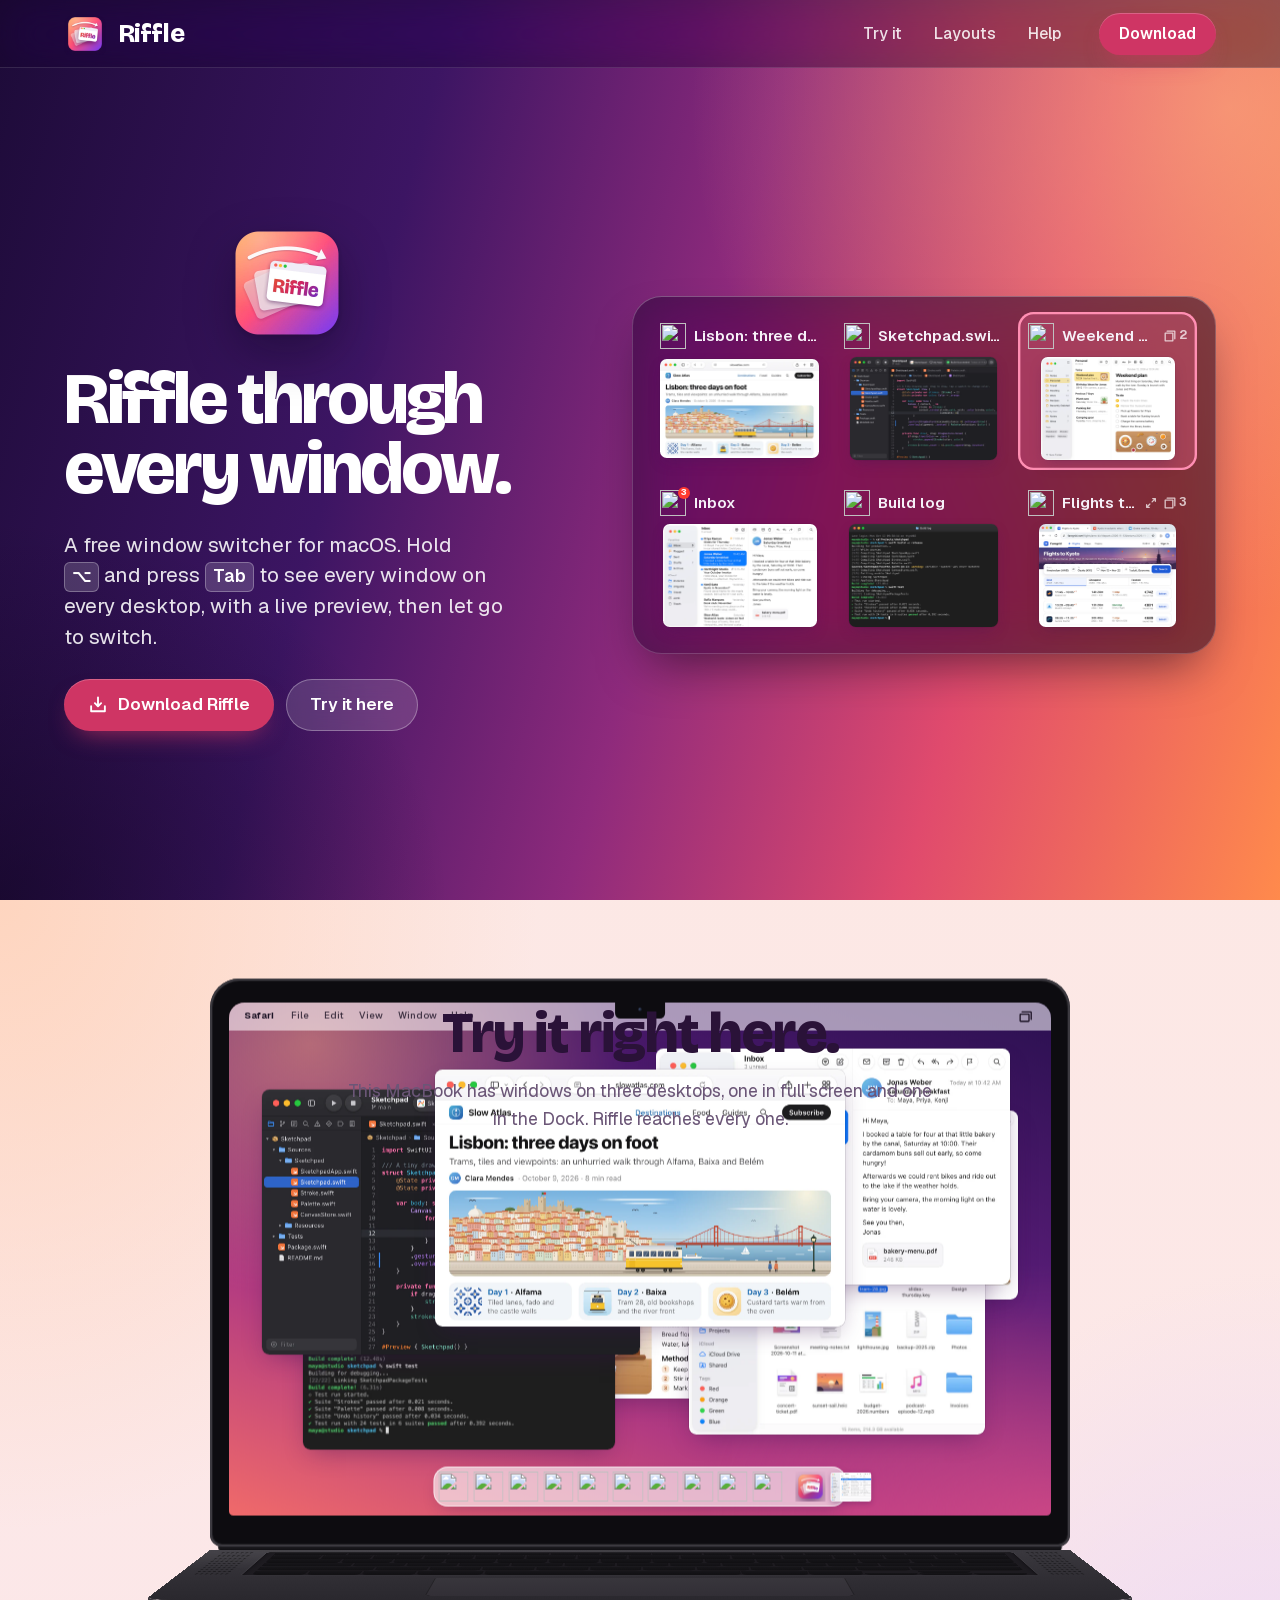
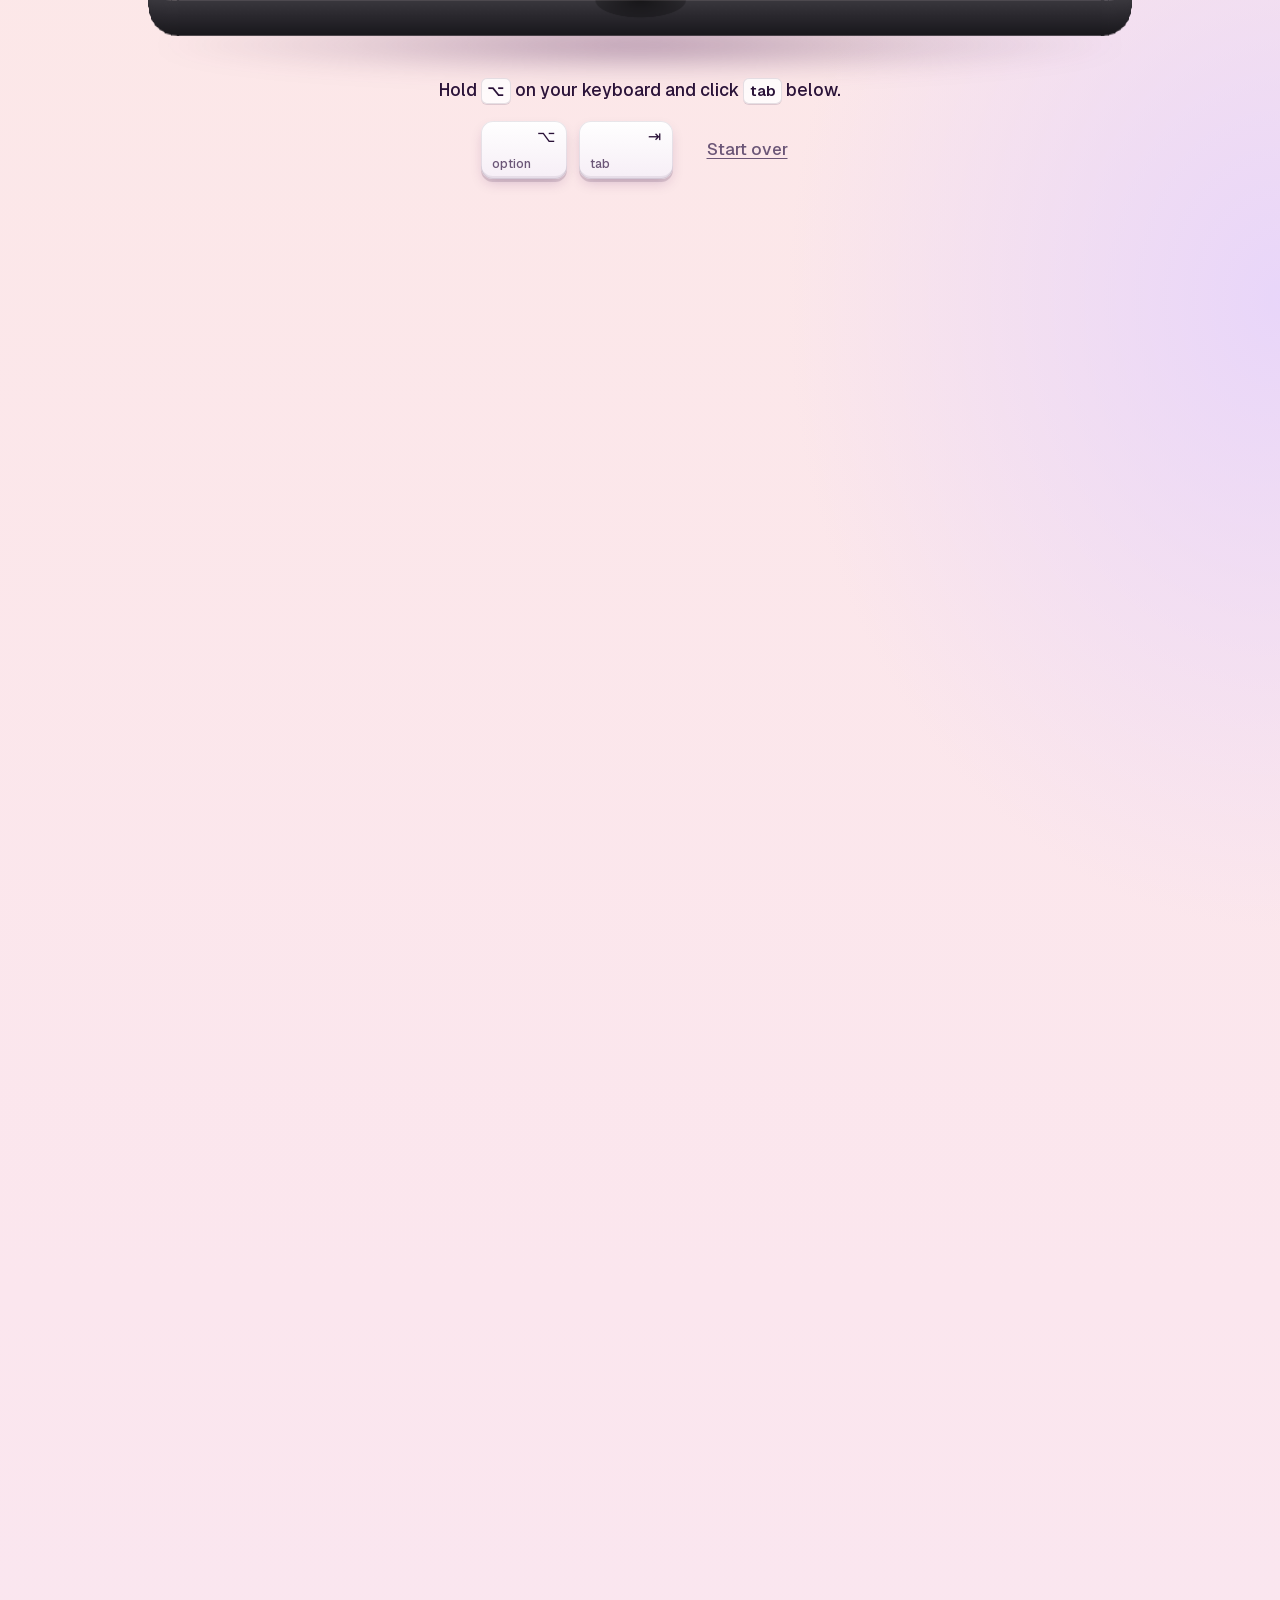
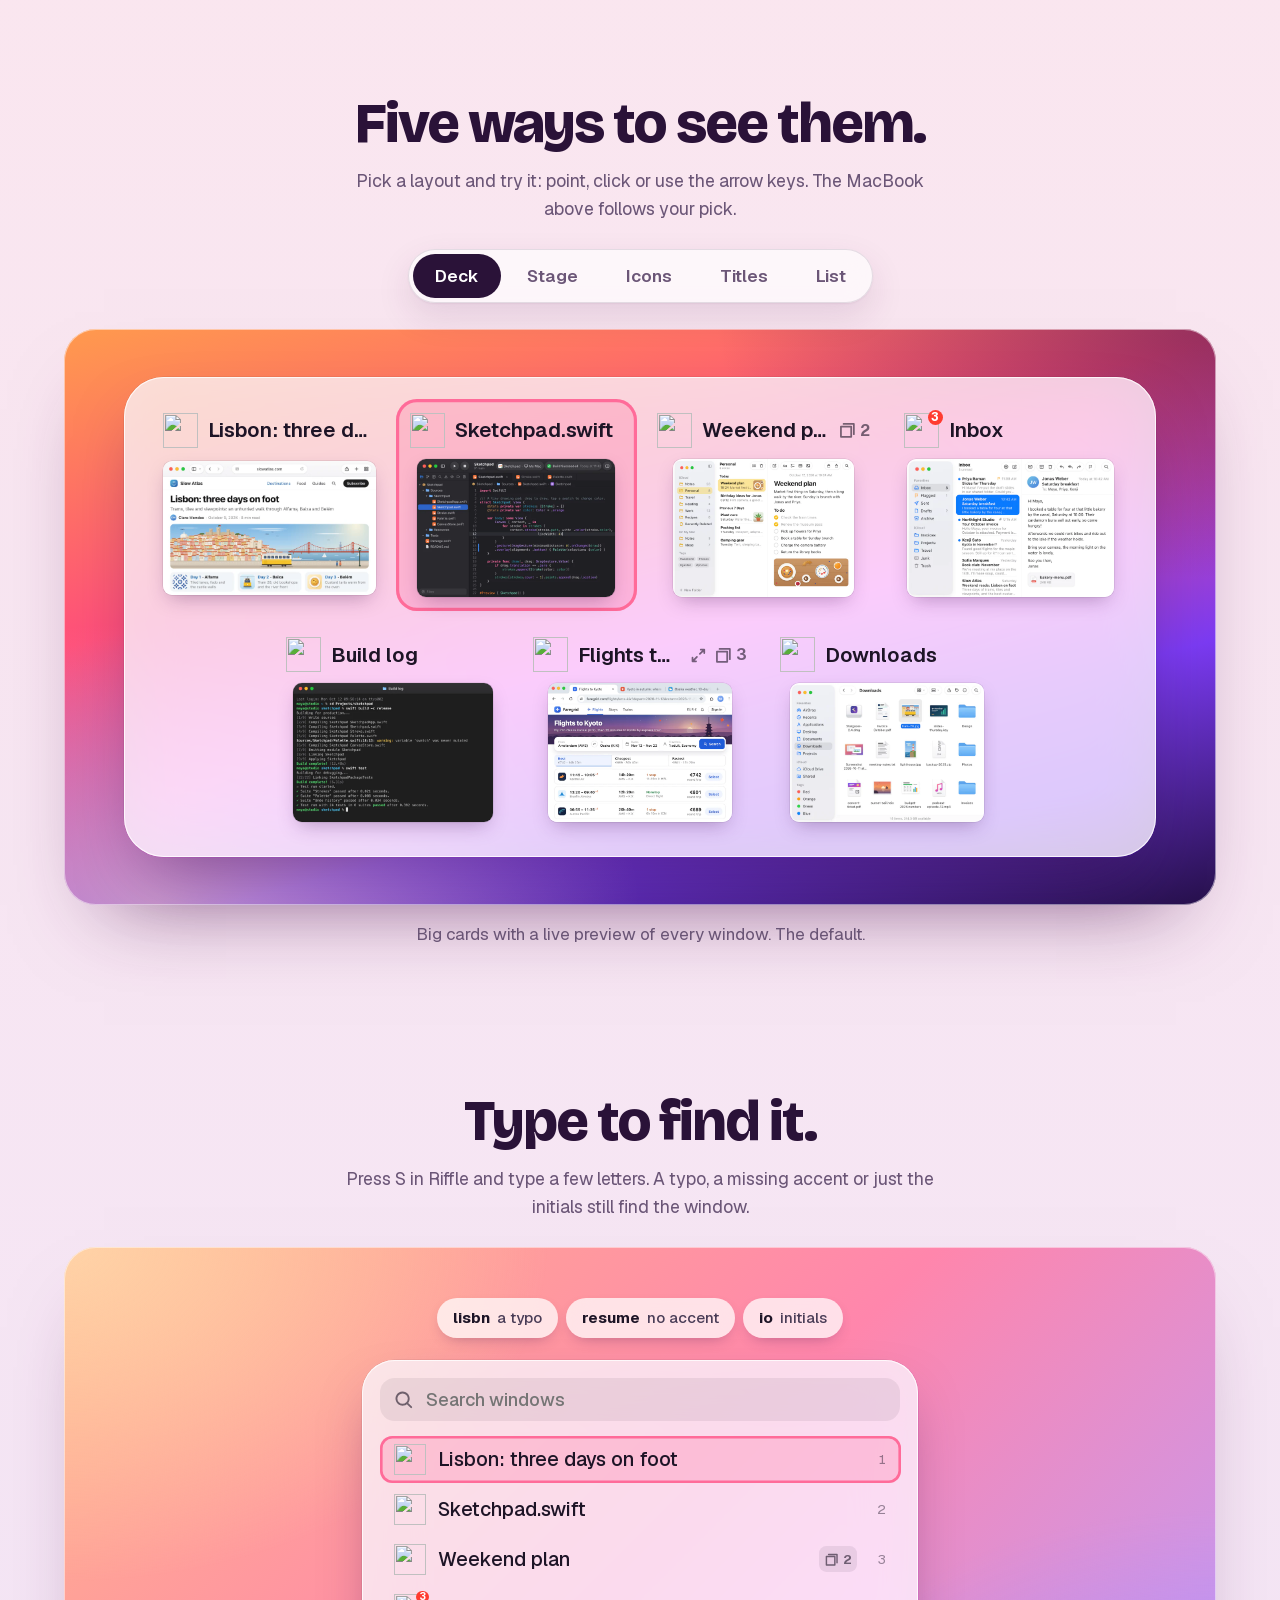
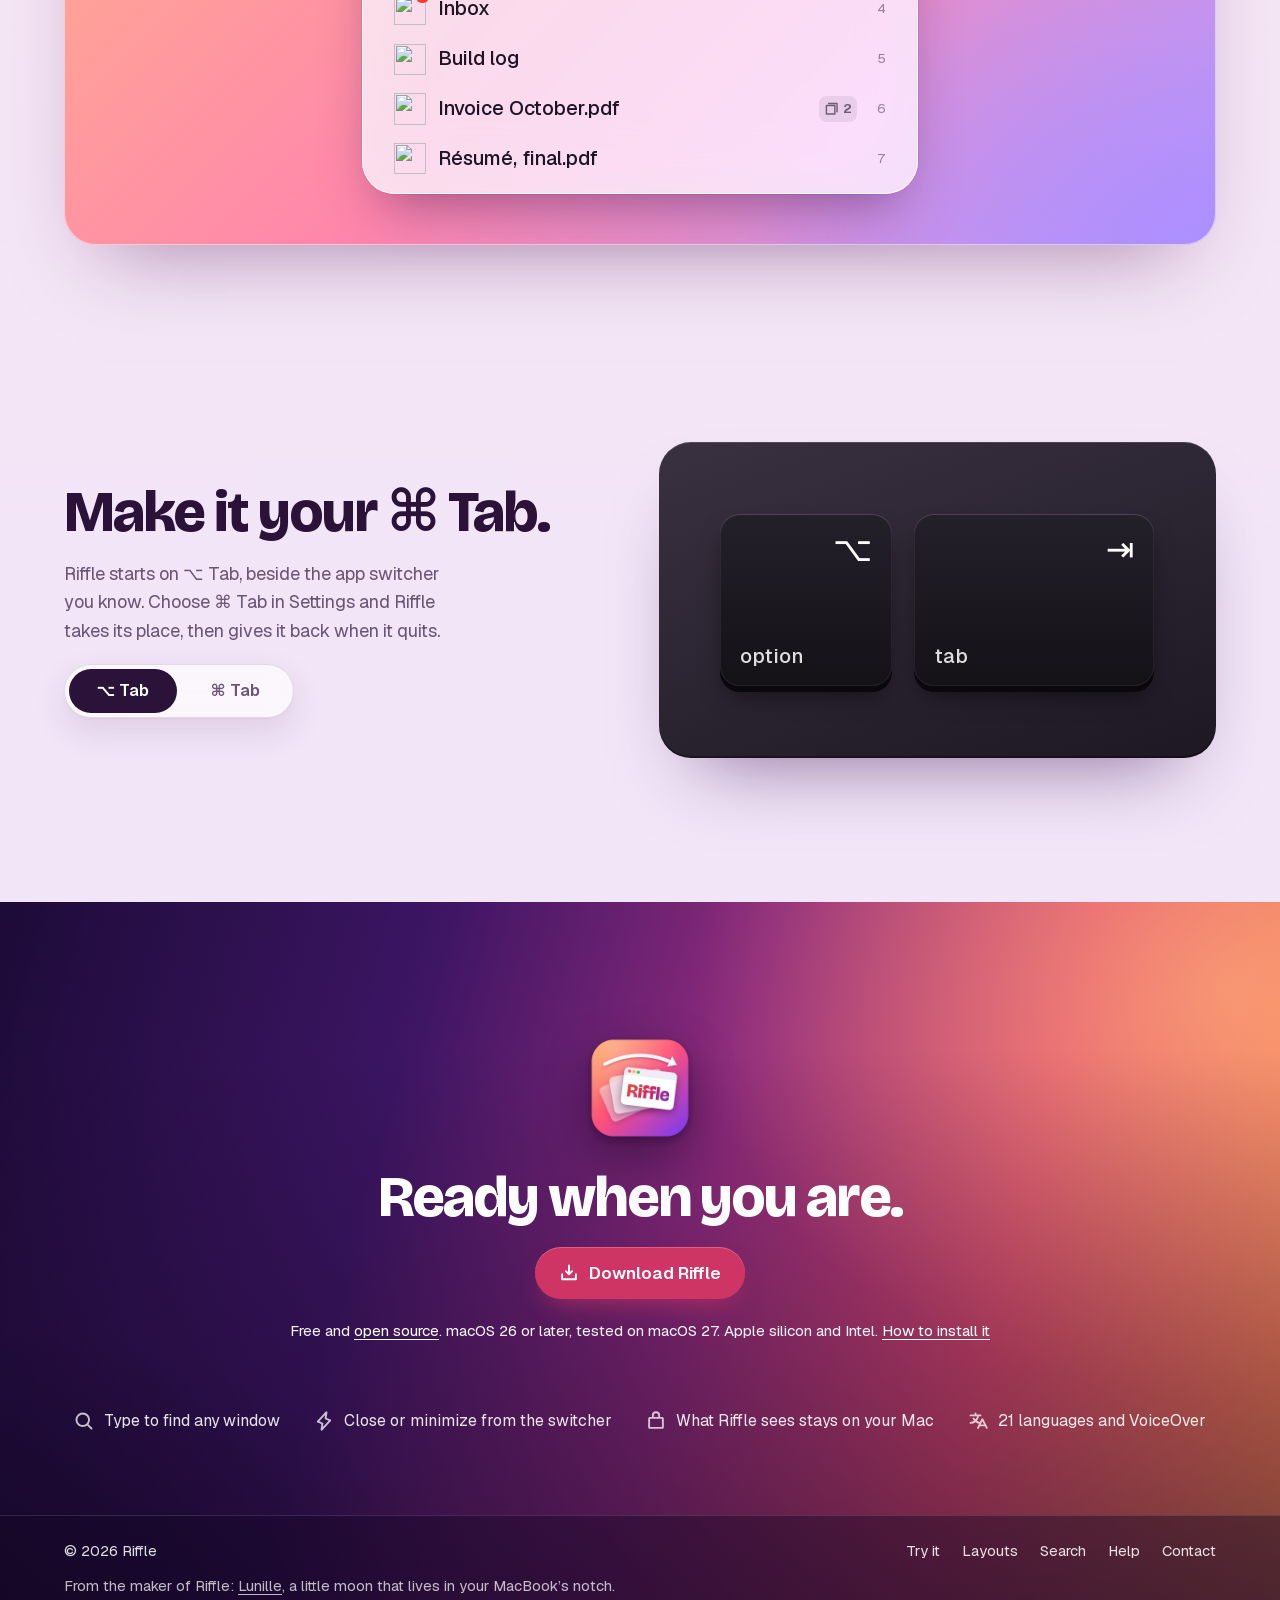
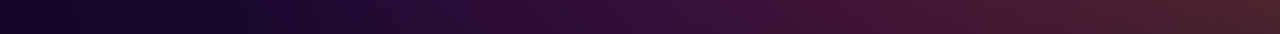
==== commit 76724d2f: "Site: a footer line pointing to Lunille, by the same maker" ====
--- a/website/index.html
+++ b/website/index.html
@@ -212,6 +212,7 @@
   <div class="footer__inner">
     <span>© 2026 Riffle</span>
     <nav aria-label="Footer"><a href="#try">Try it</a><a href="#layouts">Layouts</a><a href="#search">Search</a><a href="help.html">Help</a><a href="mailto:help@appriffle.com">Contact</a></nav>
+    <span class="footer__also">From the maker of Riffle: <a href="https://lunille.com/?ref=riffle">Lunille</a>, a little moon that lives in your MacBook&#8217;s notch.</span>
   </div>
 </footer>
 </div>
--- a/website/styles.css
+++ b/website/styles.css
@@ -698,6 +698,8 @@
 .footer nav { display: flex; flex-wrap: wrap; gap: 8px 22px; }
 .footer a { text-decoration: none; }
 .footer a:hover, .footer a[aria-current="page"] { color: #fff; }
+.footer__also { flex-basis: 100%; color: rgb(255 255 255 / 0.72); }
+.footer__also a { text-decoration: underline; text-underline-offset: 3px; }
 
 /* ------------------------------------------------------------------ help: installing, and questions */
 .help-hero { color: #fff; background: var(--dusk); padding: calc(var(--nav) + clamp(40px, 8vh, 88px)) var(--gutter) clamp(48px, 8vh, 88px); }
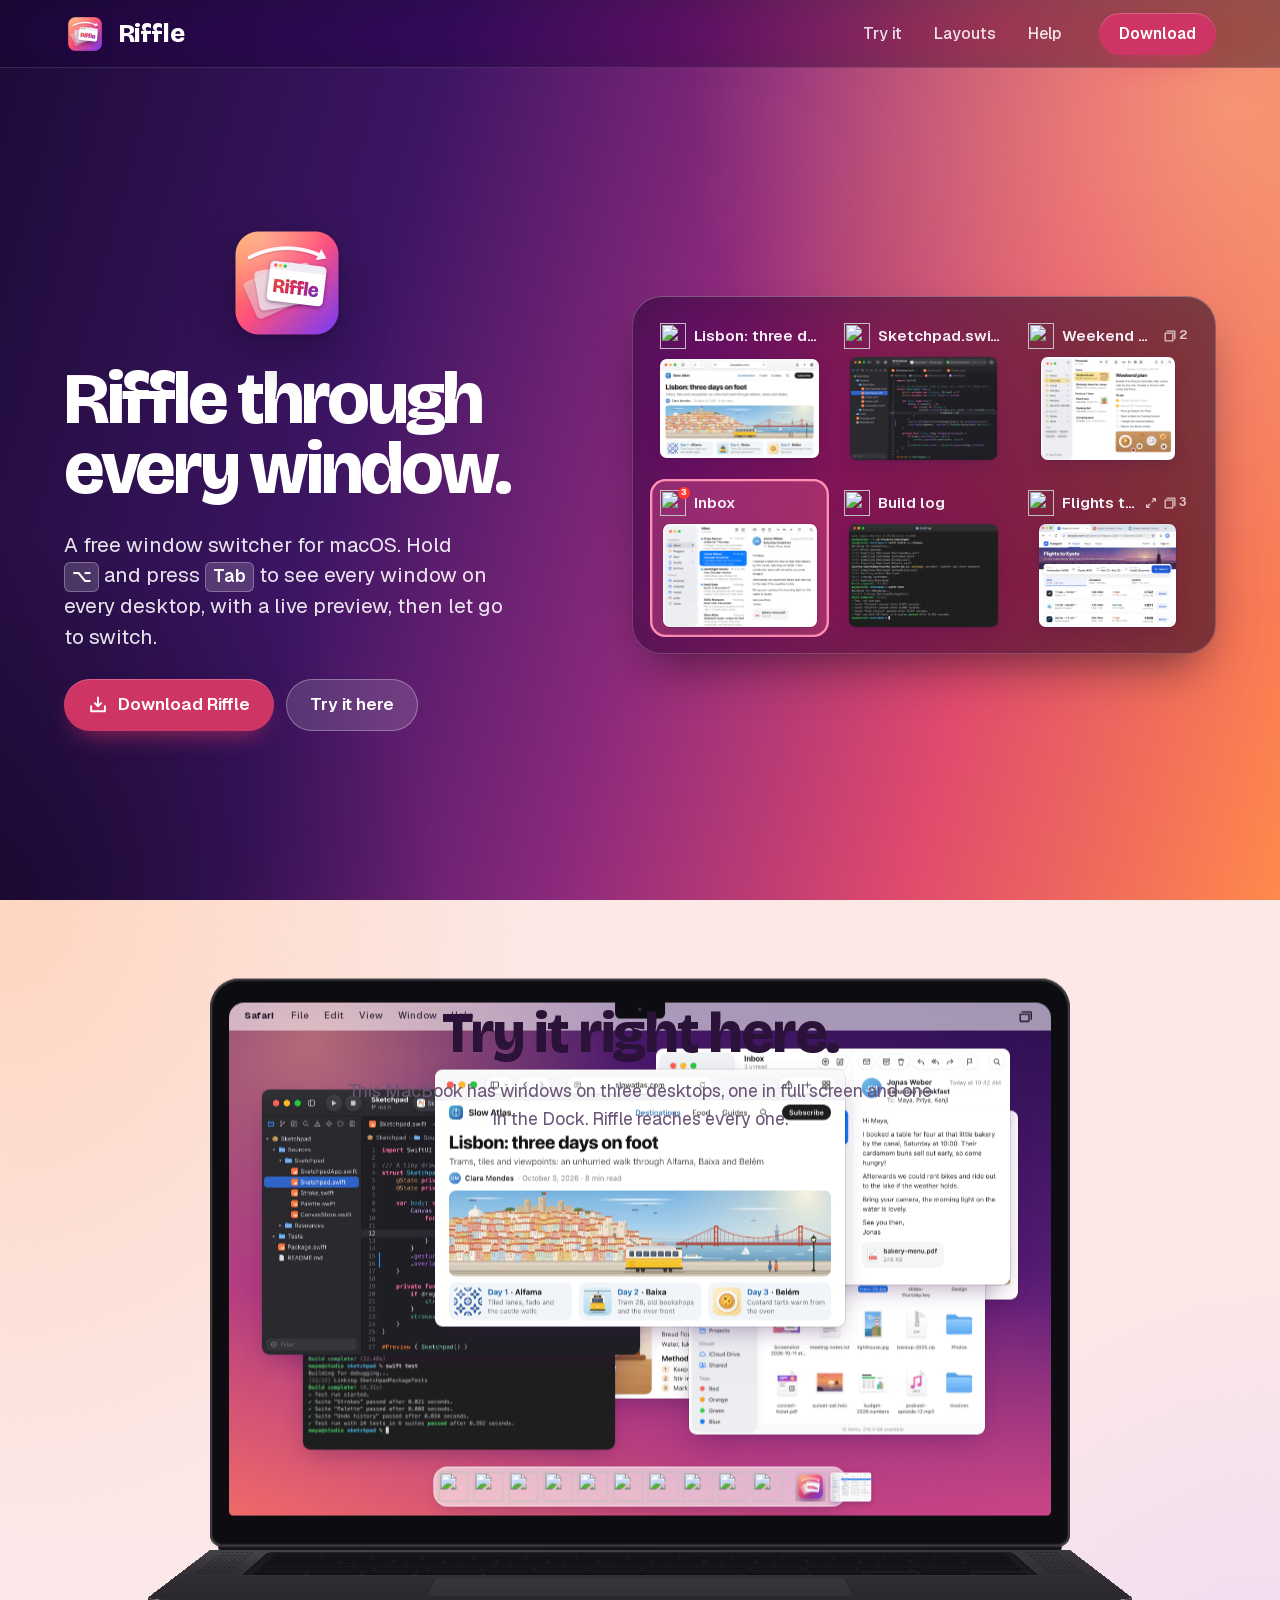
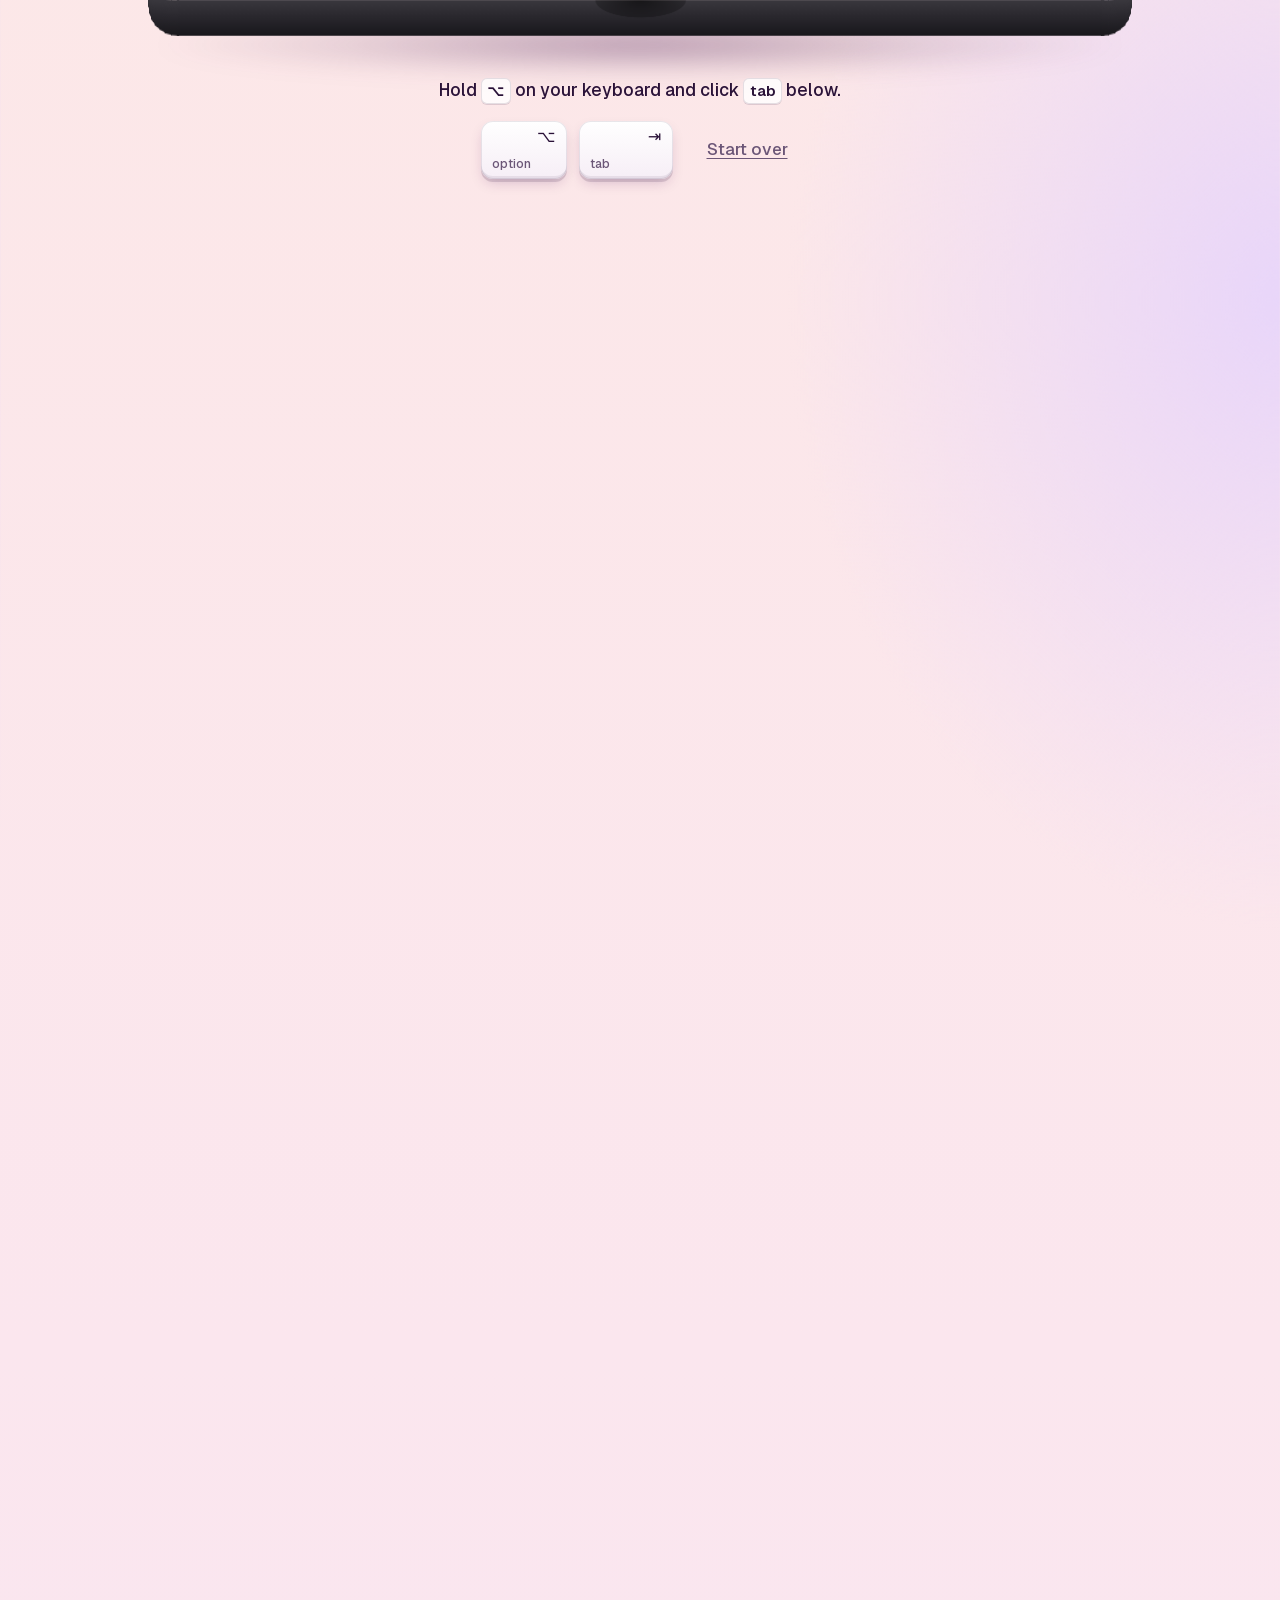
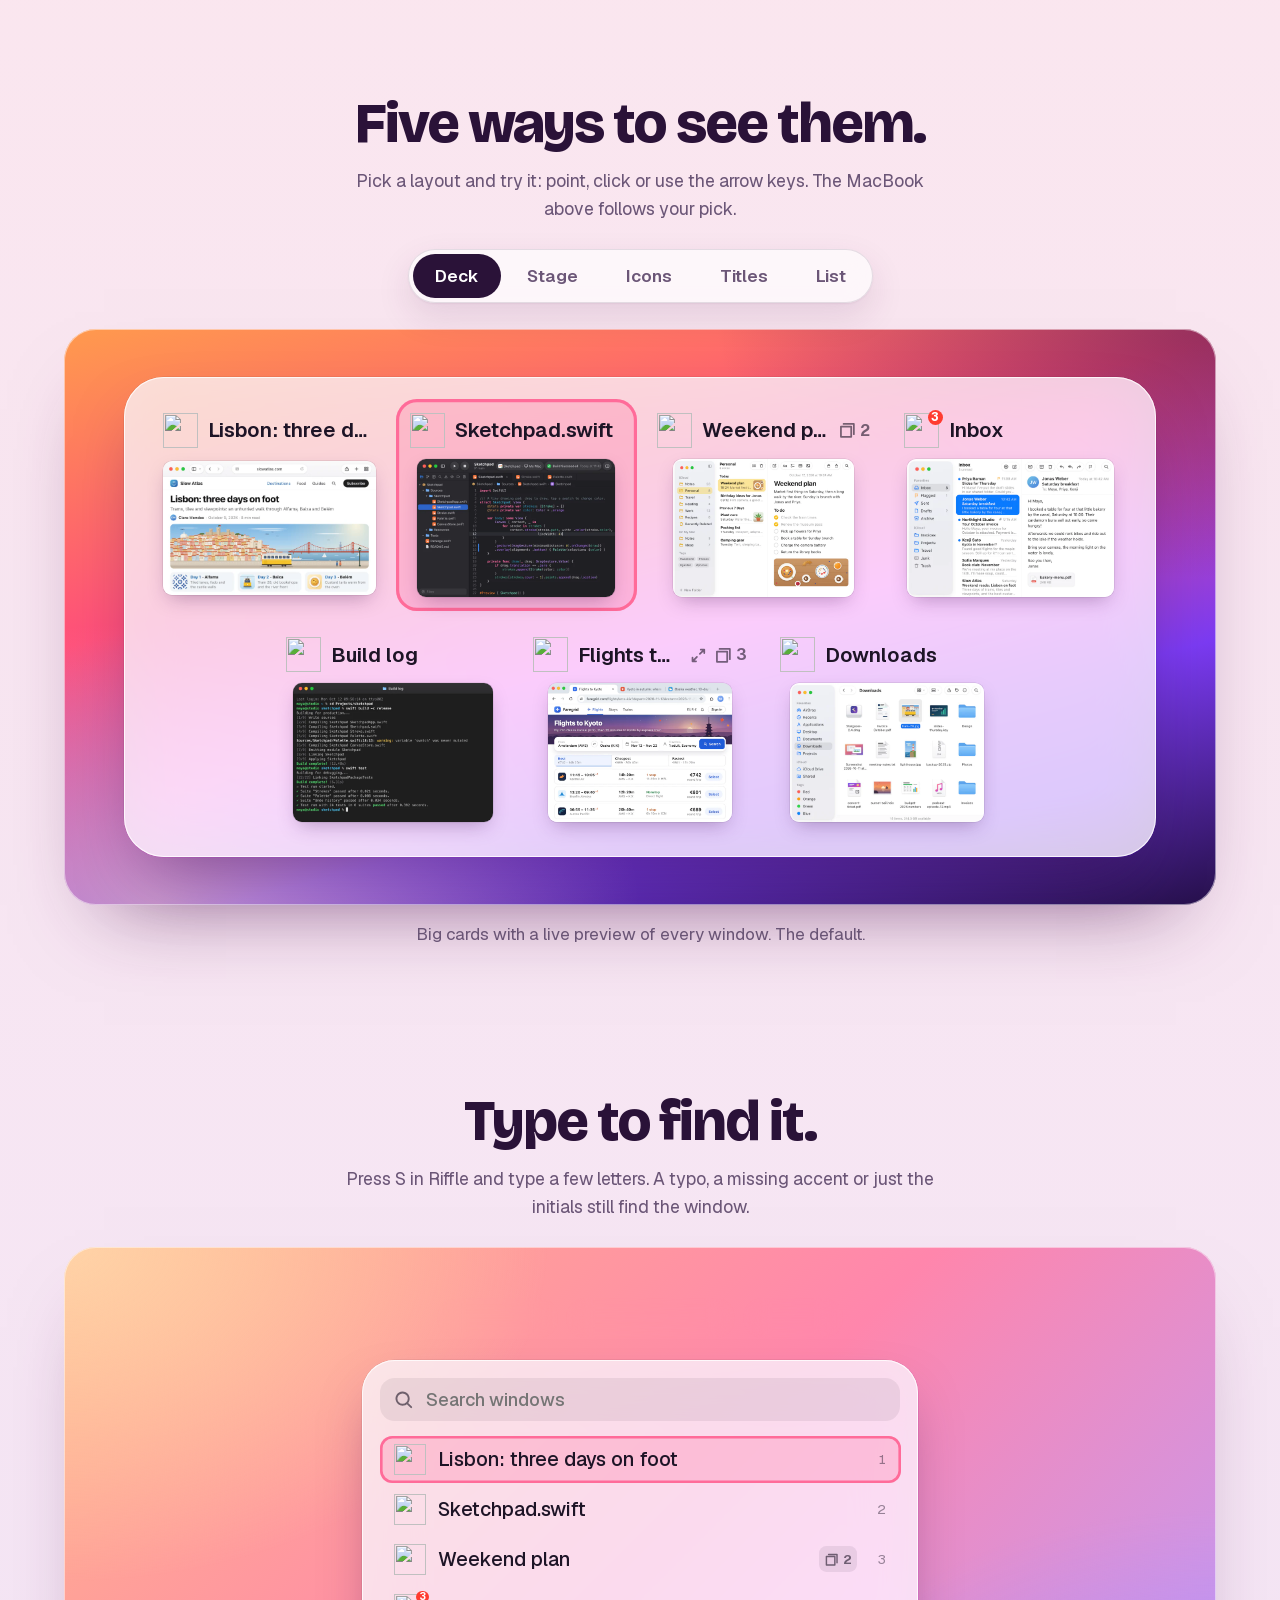
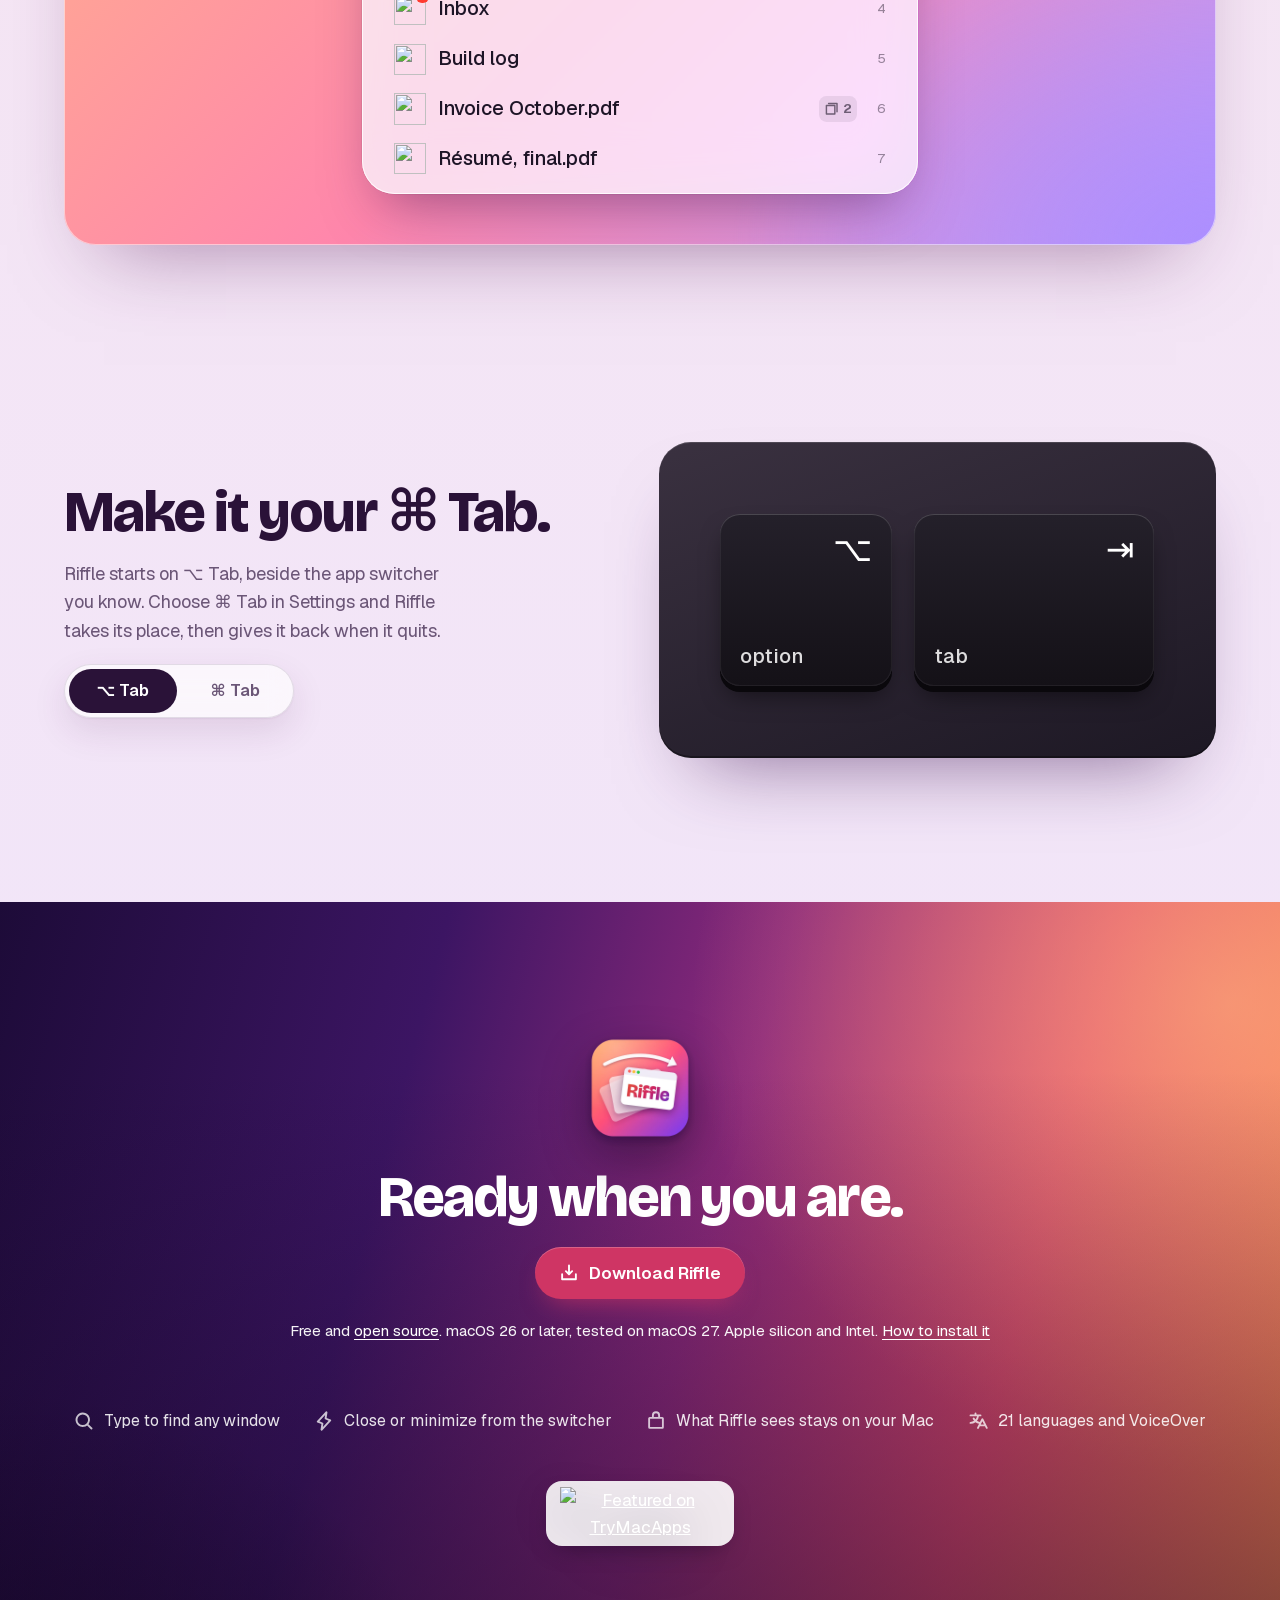
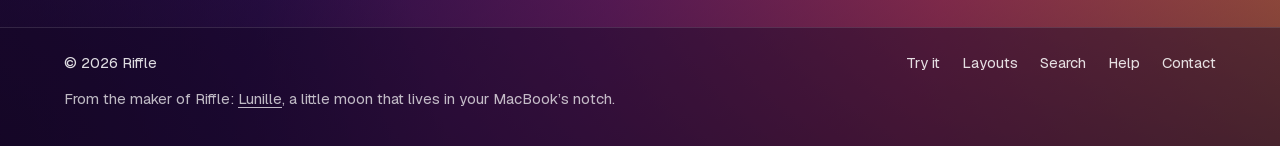
==== commit bc05f2c4: "Site: show the TryMacApps badge under the closing facts The directory lists apps for free in return " ====
--- a/website/index.html
+++ b/website/index.html
@@ -207,6 +207,7 @@
       <li><svg aria-hidden="true"><use href="#i-lock"/></svg>What Riffle sees stays on your Mac</li>
       <li><svg aria-hidden="true"><use href="#i-translate"/></svg>21 languages and VoiceOver</li>
     </ul>
+    <a class="featured" href="https://www.trymacapps.com" target="_blank" rel="noopener"><img src="https://www.trymacapps.com/badge.png" alt="Featured on TryMacApps" width="200" height="67" loading="lazy"></a>
   </section>
 <footer class="footer">
   <div class="footer__inner">
--- a/website/styles.css
+++ b/website/styles.css
@@ -690,6 +690,11 @@
 .facts { list-style: none; margin: clamp(28px, 5vh, 48px) 0 0; padding: 0; display: flex; flex-wrap: wrap; justify-content: center; gap: 12px 34px; color: rgb(255 255 255 / 0.88); font-size: 0.98rem; }
 .facts li { display: inline-flex; align-items: center; gap: 10px; }
 .facts svg { width: 20px; height: 20px; flex: none; opacity: 0.85; }
+/* A directory's badge: dark lettering on nothing, so it sits on a pale card over the dusk. */
+.featured { display: inline-flex; margin-top: clamp(14px, 3vh, 28px); padding: 6px 14px; border-radius: 16px; background: rgb(255 255 255 / 0.9);
+  box-shadow: 0 10px 24px -12px rgb(10 3 24 / 0.5); transition: background-color 140ms var(--ease); }
+.featured:hover { background: #fff; }
+.featured img { display: block; width: 160px; height: auto; }
 .footer { color: rgb(255 255 255 / 0.86); font-size: 0.92rem; background: rgb(20 6 36 / 0.42); }
 .footer__inner {
   max-width: calc(var(--maxw) + 2 * var(--gutter)); margin: 0 auto; padding: 24px var(--gutter) 36px;
